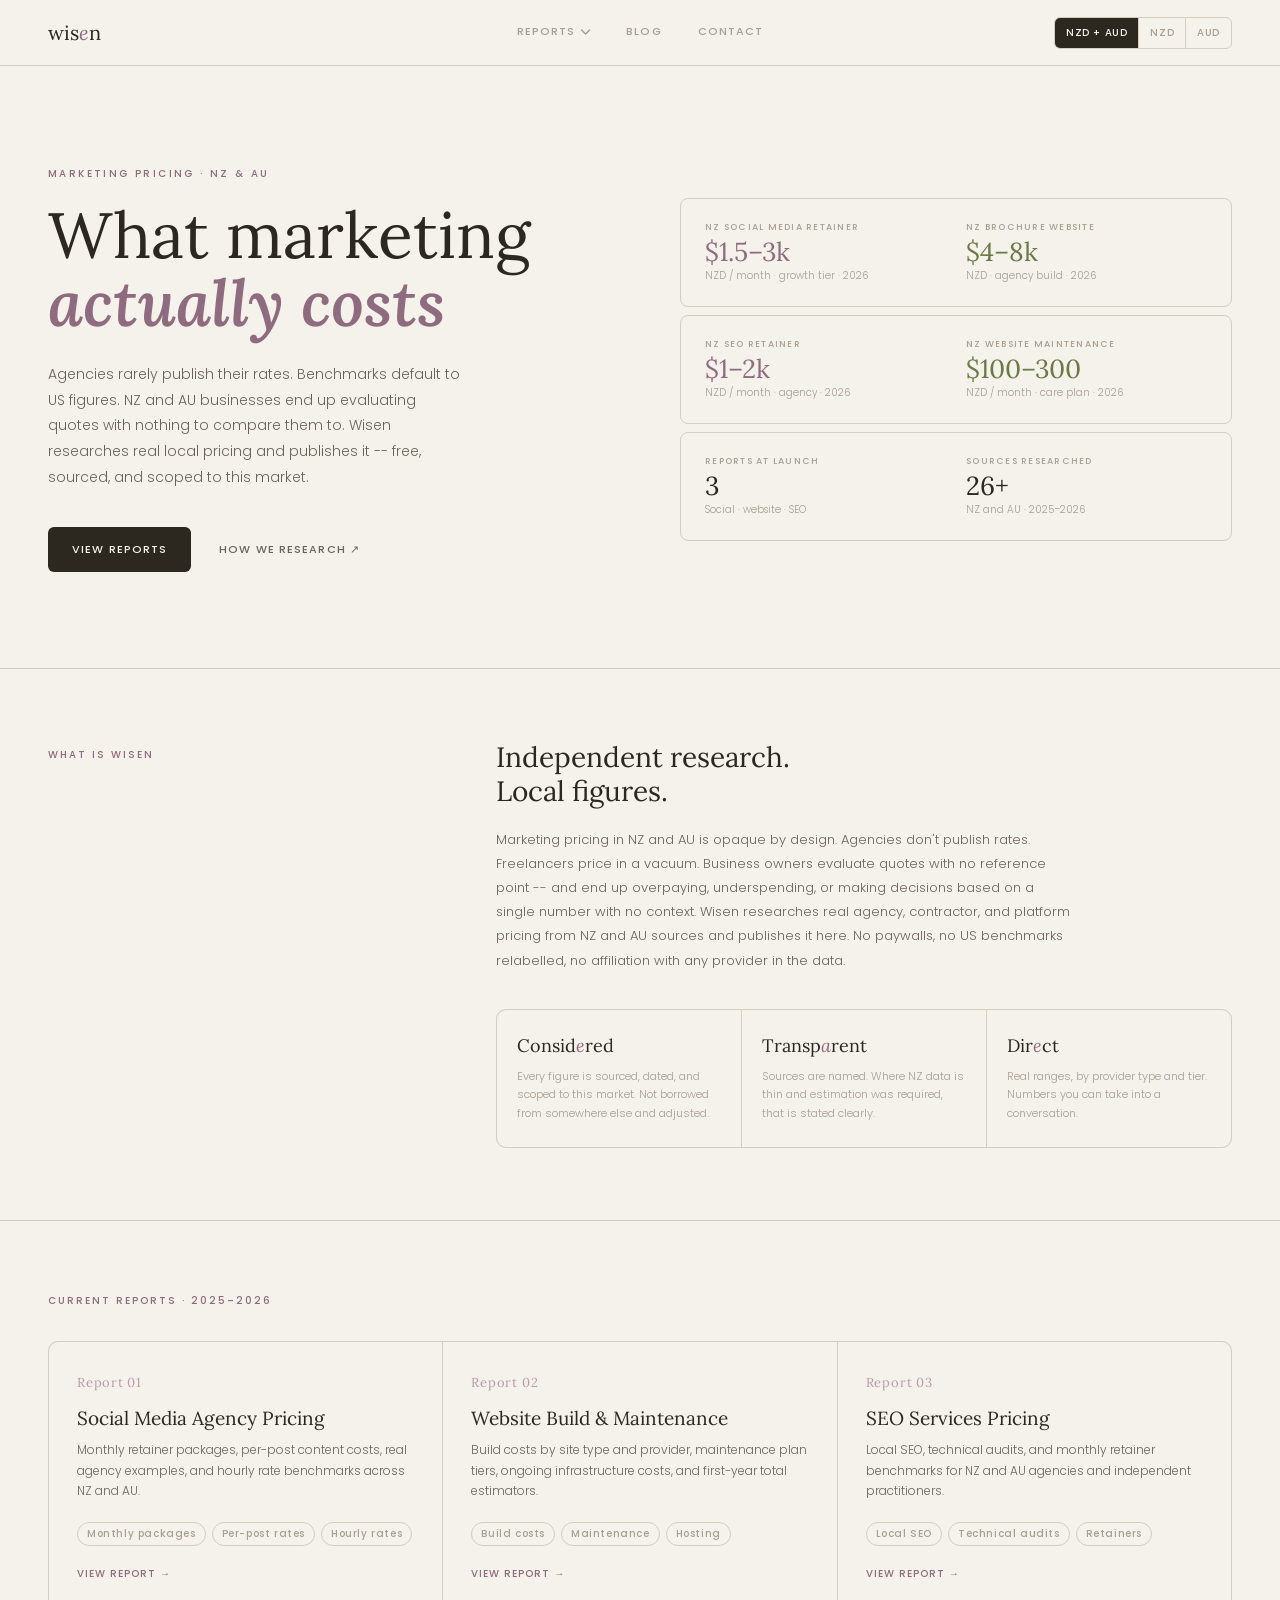
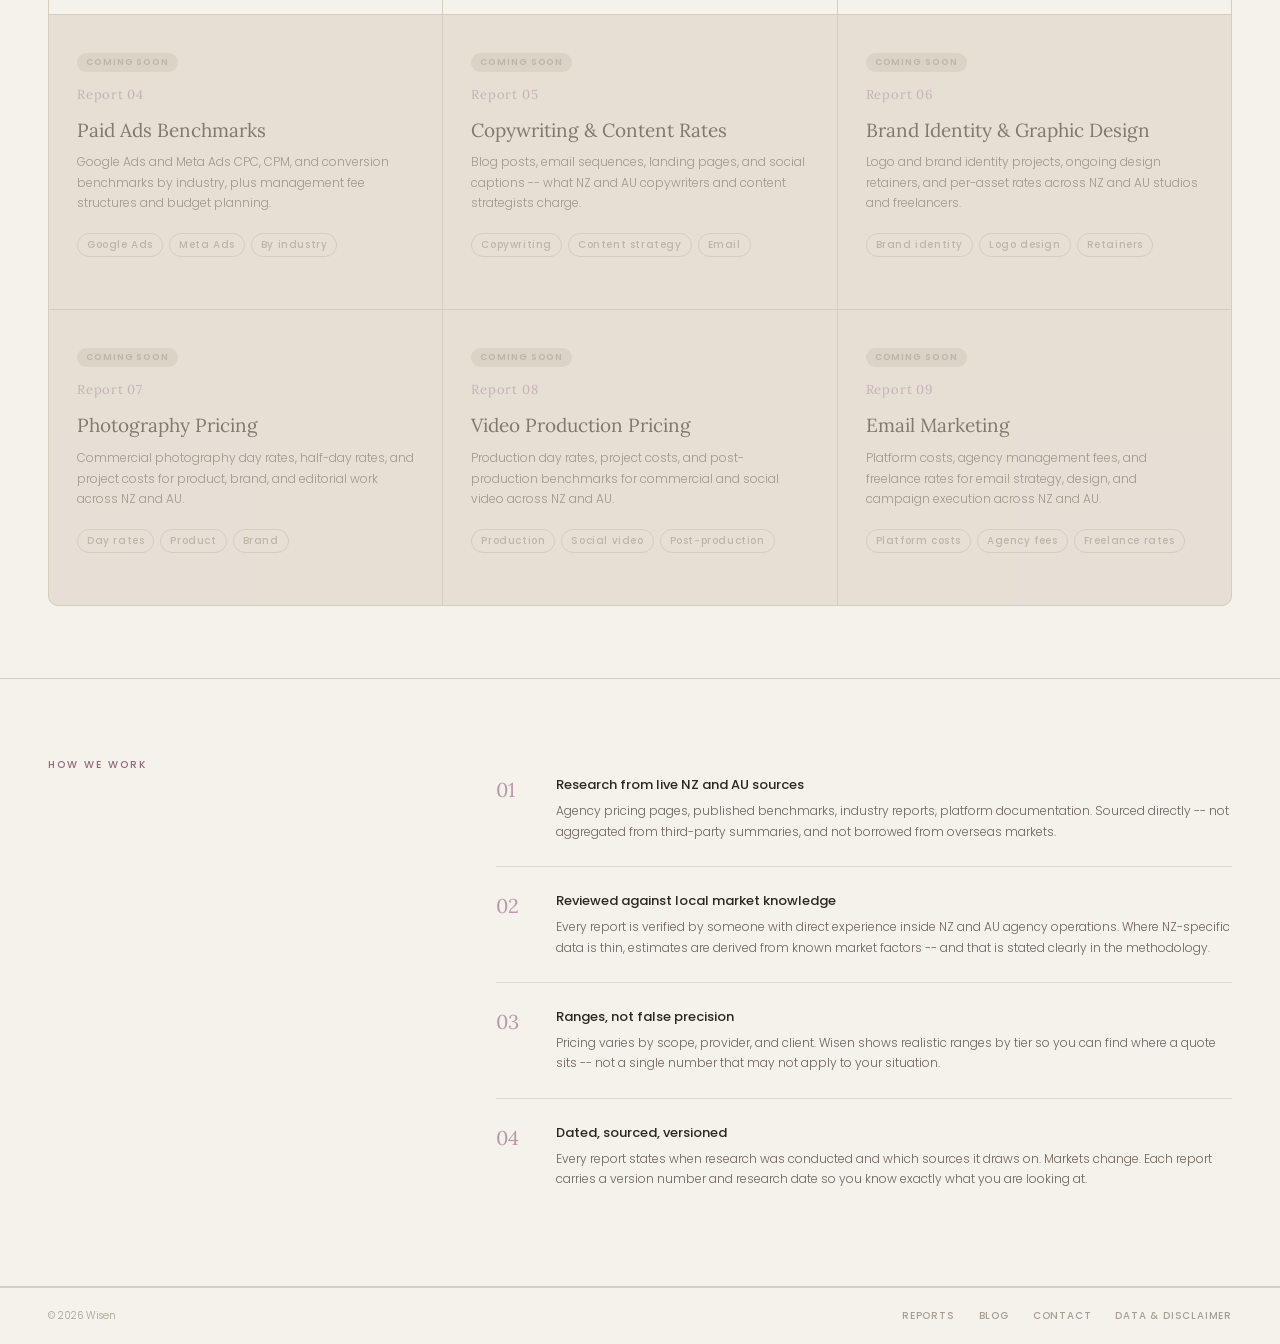
==== index.html @ d22797b3 "Update index.html Index update with launch list final and pop up" ====
<!DOCTYPE html>
<html lang="en">
<head>
  <meta charset="UTF-8">
  <meta name="viewport" content="width=device-width, initial-scale=1.0">
  <title>Wisen — Marketing Intelligence NZ &amp; AU</title>
  <link rel="preconnect" href="https://fonts.googleapis.com">
  <link href="https://fonts.googleapis.com/css2?family=Lora:ital,wght@0,400;0,600;1,400&family=Poppins:wght@300;400;500;600&display=swap" rel="stylesheet">
  <style>
    *, *::before, *::after { box-sizing: border-box; margin: 0; padding: 0; }
    :root {
      --parchment: #F5F1EB; --linen: #EDE8E0; --linen-dark: #E0D9CE;
      --ink: #2C2820; --ink-light: #6B6358; --ink-faint: #A89F93;
      --mauve: #8E6B7E; --mauve-l: #B89AAA; --mauve-pale: #EEE3E9;
      --olive: #6B7A45; --olive-l: #8A9A5B; --olive-pale: #E8EDD8;
      --rule: #D5CDBE;
    }
    body { background: var(--parchment); font-family: 'Poppins', sans-serif; color: var(--ink); min-height: 100vh; display: flex; flex-direction: column; }

    /* ══ NAV ══════════════════════════════════════════════════════ */
    .nav {
      padding: 0 48px;
      border-bottom: 1px solid var(--rule);
      display: flex;
      align-items: stretch;
      justify-content: space-between;
      background: var(--parchment);
      position: sticky;
      top: 0;
      z-index: 20;
    }
    .nav-wordmark {
      font-family: 'Lora', serif;
      font-weight: 400;
      font-size: 20px;
      color: var(--ink);
      text-decoration: none;
      display: flex;
      align-items: center;
      padding: 20px 0;
      flex-shrink: 0;
    }
    .nav-wordmark em { font-style: italic; color: var(--mauve); }

    .nav-links {
      display: flex;
      align-items: stretch;
      position: absolute;
      left: 50%;
      transform: translateX(-50%);
      height: 100%;
    }
    .nav-link {
      display: flex;
      align-items: center;
      padding: 0 18px;
      font-size: 11px;
      font-weight: 500;
      letter-spacing: 0.1em;
      text-transform: uppercase;
      color: var(--ink-faint);
      text-decoration: none;
      border-bottom: 2px solid transparent;
      transition: all 0.18s;
      white-space: nowrap;
    }
    .nav-link:hover { color: var(--ink); }
    .nav-link.active { color: var(--mauve); border-bottom-color: var(--mauve); }

    .nav-dropdown { position: relative; display: flex; align-items: stretch; }
    .nav-dropdown-trigger {
      display: flex;
      align-items: center;
      gap: 5px;
      padding: 0 18px;
      font-size: 11px;
      font-weight: 500;
      letter-spacing: 0.1em;
      text-transform: uppercase;
      color: var(--ink-faint);
      background: none;
      border: none;
      border-bottom: 2px solid transparent;
      cursor: pointer;
      font-family: 'Poppins', sans-serif;
      transition: all 0.18s;
    }
    .nav-dropdown-trigger svg { transition: transform 0.18s; }
    .nav-dropdown:hover .nav-dropdown-trigger { color: var(--ink); }
    .nav-dropdown:hover .nav-dropdown-trigger svg { transform: rotate(180deg); }
    .nav-dropdown-menu {
      position: absolute;
      top: calc(100% + 1px);
      left: 50%;
      transform: translateX(-50%) translateY(6px);
      background: var(--parchment);
      border: 1px solid var(--rule);
      border-radius: 8px;
      min-width: 240px;
      padding: 8px 0;
      opacity: 0;
      pointer-events: none;
      transition: all 0.18s;
      box-shadow: 0 8px 24px rgba(44,40,32,0.08);
      z-index: 30;
    }
    .nav-dropdown:hover .nav-dropdown-menu { opacity: 1; pointer-events: all; transform: translateX(-50%) translateY(0); }
    .nav-dropdown-item { display: flex; flex-direction: column; padding: 12px 18px; text-decoration: none; transition: background 0.14s; }
    .nav-dropdown-item:hover { background: var(--linen); }
    .nav-dropdown-item-num { font-size: 9px; letter-spacing: 0.12em; text-transform: uppercase; color: var(--mauve-l); font-weight: 500; margin-bottom: 3px; }
    .nav-dropdown-item-label { font-size: 12px; color: var(--ink); font-weight: 400; }
    .nav-dropdown-divider { height: 1px; background: var(--rule); margin: 6px 0; }

    .nav-right { display: flex; align-items: center; padding: 14px 0; gap: 0; }
    .currency-pills { display: flex; border: 1px solid var(--rule); border-radius: 6px; overflow: hidden; }
    .currency-pill { padding: 7px 11px; font-size: 10px; font-weight: 500; letter-spacing: 0.06em; cursor: pointer; border: none; background: transparent; color: var(--ink-faint); font-family: 'Poppins', sans-serif; transition: all 0.18s; }
    .currency-pill + .currency-pill { border-left: 1px solid var(--rule); }
    .currency-pill.active { background: var(--ink); color: var(--parchment); }
    .currency-pill:hover:not(.active) { background: var(--linen); color: var(--ink); }

    /* ══ HERO ═════════════════════════════════════════════════════ */
    .hero { padding: 100px 48px 96px; border-bottom: 1px solid var(--rule); display: grid; grid-template-columns: 1fr 1fr; gap: 80px; align-items: center; }
    .hero-eyebrow { font-size: 10px; letter-spacing: 0.24em; text-transform: uppercase; color: var(--mauve); font-weight: 500; margin-bottom: 20px; }
    .hero-title { font-family: 'Lora', serif; font-weight: 400; font-size: clamp(40px, 5vw, 64px); line-height: 1.06; margin-bottom: 24px; }
    .hero-title strong { font-style: italic; color: var(--mauve); font-weight: 600; }
    .hero-body { font-size: 14px; color: var(--ink-light); line-height: 1.85; font-weight: 300; max-width: 420px; margin-bottom: 36px; }
    .hero-cta { display: inline-flex; align-items: center; gap: 10px; background: var(--ink); color: var(--parchment); font-family: 'Poppins', sans-serif; font-size: 11px; font-weight: 500; letter-spacing: 0.1em; text-transform: uppercase; text-decoration: none; padding: 14px 24px; border-radius: 6px; transition: background 0.18s; }
    .hero-cta:hover { background: var(--mauve); }
    .hero-cta-secondary { display: inline-flex; align-items: center; gap: 10px; color: var(--ink-light); font-family: 'Poppins', sans-serif; font-size: 11px; font-weight: 500; letter-spacing: 0.1em; text-transform: uppercase; text-decoration: none; padding: 14px 0; margin-left: 24px; transition: color 0.18s; }
    .hero-cta-secondary:hover { color: var(--mauve); }
    .hero-right { display: flex; flex-direction: column; gap: 8px; }
    .hero-stat-row { background: var(--parchment); border: 1px solid var(--rule); border-radius: 8px; padding: 22px 24px; display: grid; grid-template-columns: 1fr 1fr; gap: 20px; transition: background 0.18s; }
    .hero-stat-row:hover { background: var(--linen); }
    .hero-stat-label { font-size: 9px; letter-spacing: 0.14em; text-transform: uppercase; color: var(--ink-faint); font-weight: 500; margin-bottom: 5px; }
    .hero-stat-value { font-family: 'Lora', serif; font-size: 26px; font-weight: 400; color: var(--ink); line-height: 1; }
    .hero-stat-value.m { color: var(--mauve); }
    .hero-stat-value.o { color: var(--olive); }
    .hero-stat-sub { font-size: 10px; color: var(--ink-faint); font-weight: 300; margin-top: 3px; }

    /* ══ ABOUT ════════════════════════════════════════════════════ */
    .about-strip { padding: 72px 48px; border-bottom: 1px solid var(--rule); display: grid; grid-template-columns: 1fr 2fr; gap: 80px; align-items: start; }
    .about-label { font-size: 10px; letter-spacing: 0.2em; text-transform: uppercase; color: var(--mauve); font-weight: 500; padding-top: 6px; }
    .about-title { font-family: 'Lora', serif; font-weight: 400; font-size: 28px; margin-bottom: 20px; line-height: 1.2; }
    .about-body { font-size: 13px; color: var(--ink-light); line-height: 1.85; font-weight: 300; max-width: 580px; }
    .about-pillars { display: grid; grid-template-columns: repeat(3,1fr); gap: 1px; background: var(--rule); border: 1px solid var(--rule); border-radius: 10px; overflow: hidden; margin-top: 36px; }
    .pillar { background: var(--parchment); padding: 24px 20px; }
    .pillar-word { font-family: 'Lora', serif; font-size: 18px; font-weight: 400; margin-bottom: 10px; }
    .pillar-word em { font-style: italic; color: var(--mauve); }
    .pillar-desc { font-size: 11px; color: var(--ink-faint); font-weight: 300; line-height: 1.7; }

    /* ══ REPORTS ══════════════════════════════════════════════════ */
    .reports-section { padding: 72px 48px; border-bottom: 1px solid var(--rule); }
    .section-header { display: flex; align-items: baseline; justify-content: space-between; margin-bottom: 32px; }
    .section-eyebrow { font-size: 10px; letter-spacing: 0.2em; text-transform: uppercase; color: var(--mauve); font-weight: 500; }
    .reports-grid { display: grid; grid-template-columns: repeat(3,1fr); gap: 1px; background: var(--rule); border: 1px solid var(--rule); border-radius: 10px; overflow: hidden; }
    .report-card { background: var(--parchment); padding: 32px 28px; text-decoration: none; display: block; transition: background 0.18s; }
    .report-card:hover { background: var(--linen); }
    .report-card-num { font-family: 'Lora', serif; font-size: 13px; font-weight: 400; color: var(--mauve-l); margin-bottom: 16px; letter-spacing: 0.06em; }
    .report-card-title { font-family: 'Lora', serif; font-size: 19px; font-weight: 400; margin-bottom: 10px; line-height: 1.25; color: var(--ink); }
    .report-card-body { font-size: 12px; color: var(--ink-light); font-weight: 300; line-height: 1.7; margin-bottom: 20px; }
    .report-card-tags { display: flex; flex-wrap: wrap; gap: 6px; margin-bottom: 20px; }
    .tag { font-size: 10px; font-weight: 500; letter-spacing: 0.06em; padding: 3px 9px; border-radius: 20px; border: 1px solid var(--rule); color: var(--ink-faint); }
    .report-card-cta { font-size: 10px; letter-spacing: 0.1em; text-transform: uppercase; color: var(--mauve); font-weight: 500; }
    .report-card.coming-soon { opacity: 0.5; cursor: default; pointer-events: none; }
    .coming-badge { display: inline-block; font-size: 9px; font-weight: 600; letter-spacing: 0.1em; text-transform: uppercase; padding: 3px 9px; border-radius: 20px; background: var(--linen-dark); color: var(--ink-faint); margin-bottom: 14px; }

    /* ══ HOW IT WORKS ═════════════════════════════════════════════ */
    .how-strip { padding: 72px 48px; border-bottom: 1px solid var(--rule); display: grid; grid-template-columns: 1fr 2fr; gap: 80px; align-items: start; }
    .how-steps { display: flex; flex-direction: column; }
    .how-step { display: grid; grid-template-columns: 40px 1fr; gap: 20px; padding: 24px 0; border-bottom: 1px solid var(--linen-dark); align-items: start; }
    .how-step:last-child { border-bottom: none; }
    .how-step-num { font-family: 'Lora', serif; font-size: 20px; font-weight: 400; color: var(--mauve-l); padding-top: 2px; }
    .how-step-title { font-size: 13px; font-weight: 500; margin-bottom: 6px; }
    .how-step-body { font-size: 12px; color: var(--ink-light); font-weight: 300; line-height: 1.7; }

    /* ══ FOOTER ═══════════════════════════════════════════════════ */
    .site-footer {
      margin-top: auto;
      border-top: 1px solid var(--rule);
      padding: 20px 48px;
      display: flex;
      align-items: center;
      justify-content: space-between;
      gap: 24px;
    }
    .footer-copy { font-size: 10px; color: var(--ink-faint); font-weight: 300; }
    .footer-nav { display: flex; gap: 24px; align-items: center; }
    .footer-nav-link { font-size: 10px; font-weight: 500; letter-spacing: 0.08em; text-transform: uppercase; color: var(--ink-faint); text-decoration: none; transition: color 0.18s; }
    .footer-nav-link:hover { color: var(--ink); }

    /* ══ RESPONSIVE ═══════════════════════════════════════════════ */
    @media (max-width: 900px) {
      .nav { padding: 0 24px; }
      .nav-links { position: static; transform: none; height: auto; }
      .hero { grid-template-columns: 1fr; padding: 64px 24px; gap: 48px; }
      .hero-right { display: none; }
      .about-strip, .how-strip { grid-template-columns: 1fr; gap: 32px; padding: 48px 24px; }
      .reports-section { padding: 48px 24px; }
      .reports-grid { grid-template-columns: 1fr; }
      .about-pillars { grid-template-columns: 1fr; }
      .site-footer { padding: 20px 24px; flex-wrap: wrap; gap: 14px; }
      .footer-nav { gap: 16px; flex-wrap: wrap; }
    }
  </style>
</head>
<body>

  <!-- ══ NAV ════════════════════════════════════════════════════ -->
  <nav class="nav">
    <a class="nav-wordmark" href="index.html">wis<em>e</em>n</a>

    <div class="nav-links">
      <div class="nav-dropdown">
        <button class="nav-dropdown-trigger">
          Reports
          <svg width="10" height="6" viewBox="0 0 10 6" fill="none">
            <path d="M1 1l4 4 4-4" stroke="currentColor" stroke-width="1.5" stroke-linecap="round" stroke-linejoin="round"/>
          </svg>
        </button>
        <div class="nav-dropdown-menu">
          <a class="nav-dropdown-item" href="pages/social-media.html">
            <span class="nav-dropdown-item-num">01</span>
            <span class="nav-dropdown-item-label">Social Media Pricing</span>
          </a>
          <a class="nav-dropdown-item" href="pages/website-costs.html">
            <span class="nav-dropdown-item-num">02</span>
            <span class="nav-dropdown-item-label">Website Build &amp; Maintenance</span>
          </a>
          <a class="nav-dropdown-item" href="pages/seo-services.html">
            <span class="nav-dropdown-item-num">03</span>
            <span class="nav-dropdown-item-label">SEO Services Pricing</span>
          </a>
          <div class="nav-dropdown-divider"></div>
          <a class="nav-dropdown-item" href="pages/disclaimer.html">
            <span class="nav-dropdown-item-num">&#x2197;</span>
            <span class="nav-dropdown-item-label">Data Sources &amp; Methodology</span>
          </a>
        </div>
      </div>
      <a class="nav-link" href="pages/blog.html">Blog</a>
      <a class="nav-link" href="pages/contact.html">Contact</a>
    </div>

    <div class="nav-right">
      <div class="currency-pills">
        <button class="currency-pill active" onclick="setCurrency('both',this)">NZD + AUD</button>
        <button class="currency-pill"        onclick="setCurrency('nzd',this)">NZD</button>
        <button class="currency-pill"        onclick="setCurrency('aud',this)">AUD</button>
      </div>
    </div>
  </nav>

  <!-- ══ HERO ═══════════════════════════════════════════════════ -->
  <section class="hero">
    <div>
      <div class="hero-eyebrow">Marketing pricing · NZ &amp; AU</div>
      <h1 class="hero-title">What marketing<br><strong>actually costs</strong></h1>
      <p class="hero-body">Agencies rarely publish their rates. Benchmarks default to US figures. NZ and AU businesses end up evaluating quotes with nothing to compare them to. Wisen researches real local pricing and publishes it -- free, sourced, and scoped to this market.</p>
      <div>
        <a class="hero-cta" href="#reports">View reports</a>
        <a class="hero-cta-secondary" href="pages/disclaimer.html">How we research &#x2197;</a>
      </div>
    </div>
    <div class="hero-right">
      <div class="hero-stat-row">
        <div class="hero-stat">
          <div class="hero-stat-label">NZ social media retainer</div>
          <div class="hero-stat-value m">$1.5–3k</div>
          <div class="hero-stat-sub">NZD / month · growth tier · 2026</div>
        </div>
        <div class="hero-stat">
          <div class="hero-stat-label">NZ brochure website</div>
          <div class="hero-stat-value o">$4–8k</div>
          <div class="hero-stat-sub">NZD · agency build · 2026</div>
        </div>
      </div>
      <div class="hero-stat-row">
        <div class="hero-stat">
          <div class="hero-stat-label">NZ SEO retainer</div>
          <div class="hero-stat-value m">$1–2k</div>
          <div class="hero-stat-sub">NZD / month · agency · 2026</div>
        </div>
        <div class="hero-stat">
          <div class="hero-stat-label">NZ website maintenance</div>
          <div class="hero-stat-value o">$100–300</div>
          <div class="hero-stat-sub">NZD / month · care plan · 2026</div>
        </div>
      </div>
      <div class="hero-stat-row">
        <div class="hero-stat">
          <div class="hero-stat-label">Reports at launch</div>
          <div class="hero-stat-value">3</div>
          <div class="hero-stat-sub">Social · website · SEO</div>
        </div>
        <div class="hero-stat">
          <div class="hero-stat-label">Sources researched</div>
          <div class="hero-stat-value">26+</div>
          <div class="hero-stat-sub">NZ and AU · 2025–2026</div>
        </div>
      </div>
    </div>
  </section>

  <!-- ══ WHAT IS WISEN ══════════════════════════════════════════ -->
  <section class="about-strip">
    <div class="about-label">What is Wisen</div>
    <div>
      <h2 class="about-title">Independent research.<br>Local figures.</h2>
      <p class="about-body">Marketing pricing in NZ and AU is opaque by design. Agencies don't publish rates. Freelancers price in a vacuum. Business owners evaluate quotes with no reference point -- and end up overpaying, underspending, or making decisions based on a single number with no context. Wisen researches real agency, contractor, and platform pricing from NZ and AU sources and publishes it here. No paywalls, no US benchmarks relabelled, no affiliation with any provider in the data.</p>
      <div class="about-pillars">
        <div class="pillar">
          <div class="pillar-word">Consid<em>e</em>red</div>
          <div class="pillar-desc">Every figure is sourced, dated, and scoped to this market. Not borrowed from somewhere else and adjusted.</div>
        </div>
        <div class="pillar">
          <div class="pillar-word">Transp<em>a</em>rent</div>
          <div class="pillar-desc">Sources are named. Where NZ data is thin and estimation was required, that is stated clearly.</div>
        </div>
        <div class="pillar">
          <div class="pillar-word">Dir<em>e</em>ct</div>
          <div class="pillar-desc">Real ranges, by provider type and tier. Numbers you can take into a conversation.</div>
        </div>
      </div>
    </div>
  </section>

  <!-- ══ REPORTS ════════════════════════════════════════════════ -->
  <section class="reports-section" id="reports">
    <div class="section-header">
      <div class="section-eyebrow">Current reports · 2025–2026</div>
    </div>
    <div class="reports-grid">

      <!-- Launch reports -->
      <a class="report-card" href="pages/social-media.html">
        <div class="report-card-num">Report 01</div>
        <div class="report-card-title">Social Media Agency Pricing</div>
        <div class="report-card-body">Monthly retainer packages, per-post content costs, real agency examples, and hourly rate benchmarks across NZ and AU.</div>
        <div class="report-card-tags">
          <span class="tag">Monthly packages</span>
          <span class="tag">Per-post rates</span>
          <span class="tag">Hourly rates</span>
        </div>
        <div class="report-card-cta">View report &#x2192;</div>
      </a>

      <a class="report-card" href="pages/website-costs.html">
        <div class="report-card-num">Report 02</div>
        <div class="report-card-title">Website Build &amp; Maintenance</div>
        <div class="report-card-body">Build costs by site type and provider, maintenance plan tiers, ongoing infrastructure costs, and first-year total estimators.</div>
        <div class="report-card-tags">
          <span class="tag">Build costs</span>
          <span class="tag">Maintenance</span>
          <span class="tag">Hosting</span>
        </div>
        <div class="report-card-cta">View report &#x2192;</div>
      </a>

      <a class="report-card" href="pages/seo-services.html">
        <div class="report-card-num">Report 03</div>
        <div class="report-card-title">SEO Services Pricing</div>
        <div class="report-card-body">Local SEO, technical audits, and monthly retainer benchmarks for NZ and AU agencies and independent practitioners.</div>
        <div class="report-card-tags">
          <span class="tag">Local SEO</span>
          <span class="tag">Technical audits</span>
          <span class="tag">Retainers</span>
        </div>
        <div class="report-card-cta">View report &#x2192;</div>
      </a>

      <!-- Post-launch pipeline -->
      <a class="report-card coming-soon" href="#">
        <div class="coming-badge">Coming soon</div>
        <div class="report-card-num">Report 04</div>
        <div class="report-card-title">Paid Ads Benchmarks</div>
        <div class="report-card-body">Google Ads and Meta Ads CPC, CPM, and conversion benchmarks by industry, plus management fee structures and budget planning.</div>
        <div class="report-card-tags">
          <span class="tag">Google Ads</span>
          <span class="tag">Meta Ads</span>
          <span class="tag">By industry</span>
        </div>
      </a>

      <a class="report-card coming-soon" href="#">
        <div class="coming-badge">Coming soon</div>
        <div class="report-card-num">Report 05</div>
        <div class="report-card-title">Copywriting &amp; Content Rates</div>
        <div class="report-card-body">Blog posts, email sequences, landing pages, and social captions -- what NZ and AU copywriters and content strategists charge.</div>
        <div class="report-card-tags">
          <span class="tag">Copywriting</span>
          <span class="tag">Content strategy</span>
          <span class="tag">Email</span>
        </div>
      </a>

      <a class="report-card coming-soon" href="#">
        <div class="coming-badge">Coming soon</div>
        <div class="report-card-num">Report 06</div>
        <div class="report-card-title">Brand Identity &amp; Graphic Design</div>
        <div class="report-card-body">Logo and brand identity projects, ongoing design retainers, and per-asset rates across NZ and AU studios and freelancers.</div>
        <div class="report-card-tags">
          <span class="tag">Brand identity</span>
          <span class="tag">Logo design</span>
          <span class="tag">Retainers</span>
        </div>
      </a>

      <a class="report-card coming-soon" href="#">
        <div class="coming-badge">Coming soon</div>
        <div class="report-card-num">Report 07</div>
        <div class="report-card-title">Photography Pricing</div>
        <div class="report-card-body">Commercial photography day rates, half-day rates, and project costs for product, brand, and editorial work across NZ and AU.</div>
        <div class="report-card-tags">
          <span class="tag">Day rates</span>
          <span class="tag">Product</span>
          <span class="tag">Brand</span>
        </div>
      </a>

      <a class="report-card coming-soon" href="#">
        <div class="coming-badge">Coming soon</div>
        <div class="report-card-num">Report 08</div>
        <div class="report-card-title">Video Production Pricing</div>
        <div class="report-card-body">Production day rates, project costs, and post-production benchmarks for commercial and social video across NZ and AU.</div>
        <div class="report-card-tags">
          <span class="tag">Production</span>
          <span class="tag">Social video</span>
          <span class="tag">Post-production</span>
        </div>
      </a>

      <a class="report-card coming-soon" href="#">
        <div class="coming-badge">Coming soon</div>
        <div class="report-card-num">Report 09</div>
        <div class="report-card-title">Email Marketing</div>
        <div class="report-card-body">Platform costs, agency management fees, and freelance rates for email strategy, design, and campaign execution across NZ and AU.</div>
        <div class="report-card-tags">
          <span class="tag">Platform costs</span>
          <span class="tag">Agency fees</span>
          <span class="tag">Freelance rates</span>
        </div>
      </a>

    </div>
  </section>

  <!-- ══ HOW IT WORKS ══════════════════════════════════════════ -->
  <section class="how-strip">
    <div class="about-label">How we work</div>
    <div class="how-steps">
      <div class="how-step">
        <div class="how-step-num">01</div>
        <div>
          <div class="how-step-title">Research from live NZ and AU sources</div>
          <div class="how-step-body">Agency pricing pages, published benchmarks, industry reports, platform documentation. Sourced directly -- not aggregated from third-party summaries, and not borrowed from overseas markets.</div>
        </div>
      </div>
      <div class="how-step">
        <div class="how-step-num">02</div>
        <div>
          <div class="how-step-title">Reviewed against local market knowledge</div>
          <div class="how-step-body">Every report is verified by someone with direct experience inside NZ and AU agency operations. Where NZ-specific data is thin, estimates are derived from known market factors -- and that is stated clearly in the methodology.</div>
        </div>
      </div>
      <div class="how-step">
        <div class="how-step-num">03</div>
        <div>
          <div class="how-step-title">Ranges, not false precision</div>
          <div class="how-step-body">Pricing varies by scope, provider, and client. Wisen shows realistic ranges by tier so you can find where a quote sits -- not a single number that may not apply to your situation.</div>
        </div>
      </div>
      <div class="how-step">
        <div class="how-step-num">04</div>
        <div>
          <div class="how-step-title">Dated, sourced, versioned</div>
          <div class="how-step-body">Every report states when research was conducted and which sources it draws on. Markets change. Each report carries a version number and research date so you know exactly what you are looking at.</div>
        </div>
      </div>
    </div>
  </section>

  <!-- ══ FOOTER ════════════════════════════════════════════════ -->
  <footer class="site-footer">
    <div class="footer-copy">&copy; 2026 Wisen</div>
    <nav class="footer-nav">
      <a class="footer-nav-link" href="#reports">Reports</a>
      <a class="footer-nav-link" href="pages/blog.html">Blog</a>
      <a class="footer-nav-link" href="pages/contact.html">Contact</a>
      <a class="footer-nav-link" href="pages/disclaimer.html">Data &amp; Disclaimer</a>
    </nav>
  </footer>

  <!-- ══ EMAIL CAPTURE MODAL ════════════════════════════════════ -->
  <div id="wisen-modal-overlay" role="dialog" aria-modal="true" aria-labelledby="modal-heading" style="
    display: none;
    position: fixed;
    inset: 0;
    z-index: 100;
    background: rgba(44,40,32,0.68);
    align-items: center;
    justify-content: center;
    padding: 24px;
  ">
    <div style="
      background: var(--parchment);
      max-width: 460px;
      width: 100%;
      padding: 2.5rem 2.75rem 2.25rem;
      position: relative;
    ">
      <button
        onclick="wisenModalClose()"
        aria-label="Close"
        style="
          position: absolute;
          top: 18px;
          right: 18px;
          background: none;
          border: none;
          cursor: pointer;
          color: var(--ink-faint);
          font-size: 20px;
          line-height: 1;
          padding: 0;
          font-family: 'Poppins', sans-serif;
          transition: color 0.15s;
        "
        onmouseover="this.style.color='var(--ink)'"
        onmouseout="this.style.color='var(--ink-faint)'"
      >&#x2715;</button>

      <div id="wisen-modal-form">
        <div style="
          font-size: 8px;
          font-weight: 500;
          letter-spacing: 0.14em;
          text-transform: uppercase;
          color: var(--mauve);
          margin-bottom: 1.25rem;
          display: flex;
          align-items: center;
          gap: 10px;
        ">
          Reports &middot; Coming 14 September 2026
          <span style="flex:1;height:1px;background:var(--rule);display:block;"></span>
        </div>

        <div style="
          font-family: 'Lora', serif;
          font-weight: 400;
          font-size: 11px;
          letter-spacing: 0.22em;
          text-transform: uppercase;
          color: var(--ink);
          margin-bottom: 1.5rem;
          display: block;
        ">Wis<em style="font-style:italic;color:var(--mauve)">e</em>n</div>

        <h2 id="modal-heading" style="
          font-family: 'Lora', serif;
          font-weight: 400;
          font-size: 22px;
          line-height: 1.35;
          color: var(--ink);
          margin-bottom: 0.85rem;
        ">These reports aren't live yet.</h2>

        <p style="
          font-family: 'Poppins', sans-serif;
          font-weight: 300;
          font-size: 13px;
          line-height: 1.75;
          color: var(--ink-light);
          margin-bottom: 1.75rem;
        ">Wisen launches 14 September 2026. Leave your email and you will be the first to know when the reports land.</p>

        <hr style="height:1px;background:var(--rule);border:none;margin-bottom:1.5rem;">

        <div style="display:flex;flex-direction:column;gap:10px;margin-bottom:1rem;">
          <input
            type="text"
            id="wisen-name"
            placeholder="First name"
            autocomplete="given-name"
            aria-label="First name"
            style="
              font-family: 'Poppins', sans-serif;
              font-weight: 300;
              font-size: 13px;
              color: var(--ink);
              background: var(--linen);
              border: 1px solid var(--rule);
              padding: 11px 14px;
              outline: none;
              border-radius: 0;
              width: 100%;
              box-sizing: border-box;
              transition: border-color 0.15s;
            "
            onfocus="this.style.borderColor='var(--mauve)';this.style.background='var(--parchment)'"
            onblur="this.style.borderColor='var(--rule)';this.style.background='var(--linen)'"
          >
          <input
            type="email"
            id="wisen-email"
            placeholder="Email address"
            autocomplete="email"
            aria-label="Email address"
            style="
              font-family: 'Poppins', sans-serif;
              font-weight: 300;
              font-size: 13px;
              color: var(--ink);
              background: var(--linen);
              border: 1px solid var(--rule);
              padding: 11px 14px;
              outline: none;
              border-radius: 0;
              width: 100%;
              box-sizing: border-box;
              transition: border-color 0.15s;
            "
            onfocus="this.style.borderColor='var(--mauve)';this.style.background='var(--parchment)'"
            onblur="this.style.borderColor='var(--rule)';this.style.background='var(--linen)'"
          >
        </div>

        <button
          onclick="wisenModalSubmit()"
          style="
            font-family: 'Poppins', sans-serif;
            font-weight: 500;
            font-size: 11px;
            letter-spacing: 0.1em;
            text-transform: uppercase;
            color: var(--parchment);
            background: var(--ink);
            border: none;
            padding: 13px 20px;
            cursor: pointer;
            width: 100%;
            transition: background 0.15s;
            border-radius: 0;
          "
          onmouseover="this.style.background='var(--mauve)'"
          onmouseout="this.style.background='var(--ink)'"
        >Notify me when reports are live</button>

        <p style="
          font-family: 'Poppins', sans-serif;
          font-weight: 300;
          font-size: 10px;
          color: var(--ink-faint);
          line-height: 1.6;
          margin-top: 1rem;
          text-align: center;
        ">No newsletters. No sales emails. One notification when Wisen launches, and updates when new reports are published.</p>
      </div>

      <div id="wisen-modal-success" style="display:none;text-align:center;padding:1rem 0;">
        <p style="
          font-size: 13px;
          font-family: 'Poppins', sans-serif;
          font-weight: 300;
          color: var(--olive);
          letter-spacing: 0.05em;
          margin-bottom: 0.75rem;
        ">-- Confirmed --</p>
        <h2 style="
          font-family: 'Lora', serif;
          font-weight: 400;
          font-size: 20px;
          color: var(--ink);
          margin-bottom: 0.75rem;
        ">You are on the list.</h2>
        <p style="
          font-family: 'Poppins', sans-serif;
          font-weight: 300;
          font-size: 12px;
          color: var(--ink-light);
          line-height: 1.75;
          margin: 0;
        ">Wisen launches 14 September 2026. When the reports go live, you will hear about it before anyone else.</p>
      </div>
    </div>
  </div>

  <script>
    function setCurrency(val, btn) {
      document.querySelectorAll('.currency-pill').forEach(p => p.classList.remove('active'));
      btn.classList.add('active');
    }

    var overlay = document.getElementById('wisen-modal-overlay');

    function wisenModalOpen() {
      overlay.style.display = 'flex';
      document.body.style.overflow = 'hidden';
      setTimeout(function() {
        var n = document.getElementById('wisen-name');
        if (n) n.focus();
      }, 60);
    }

    function wisenModalClose() {
      overlay.style.display = 'none';
      document.body.style.overflow = '';
    }

    function wisenModalSubmit() {
      var email = document.getElementById('wisen-email').value.trim();
      if (!email || !email.includes('@')) {
        var el = document.getElementById('wisen-email');
        el.style.borderColor = 'var(--mauve)';
        el.focus();
        return;
      }
      /* Placeholder -- wire to GHL or Mailchimp here */
      document.getElementById('wisen-modal-form').style.display = 'none';
      document.getElementById('wisen-modal-success').style.display = 'block';
    }

    overlay.addEventListener('click', function(e) {
      if (e.target === overlay) wisenModalClose();
    });

    document.addEventListener('keydown', function(e) {
      if (e.key === 'Escape' && overlay.style.display === 'flex') wisenModalClose();
    });

    document.addEventListener('DOMContentLoaded', function() {
      var reportLinks = [
        'pages/social-media.html',
        'pages/website-costs.html',
        'pages/seo-services.html'
      ];

      document.querySelectorAll('a.report-card').forEach(function(card) {
        var href = card.getAttribute('href');
        if (href && reportLinks.some(function(r) { return href.indexOf(r) !== -1; })) {
          card.addEventListener('click', function(e) {
            e.preventDefault();
            document.getElementById('wisen-modal-form').style.display = 'block';
            document.getElementById('wisen-modal-success').style.display = 'none';
            wisenModalOpen();
          });
        }
      });

      document.querySelectorAll('.nav-dropdown-item').forEach(function(item) {
        var href = item.getAttribute('href');
        if (href && reportLinks.some(function(r) { return href.indexOf(r) !== -1; })) {
          item.addEventListener('click', function(e) {
            e.preventDefault();
            document.getElementById('wisen-modal-form').style.display = 'block';
            document.getElementById('wisen-modal-success').style.display = 'none';
            wisenModalOpen();
          });
        }
      });
    });
  </script>
</body>
</html>
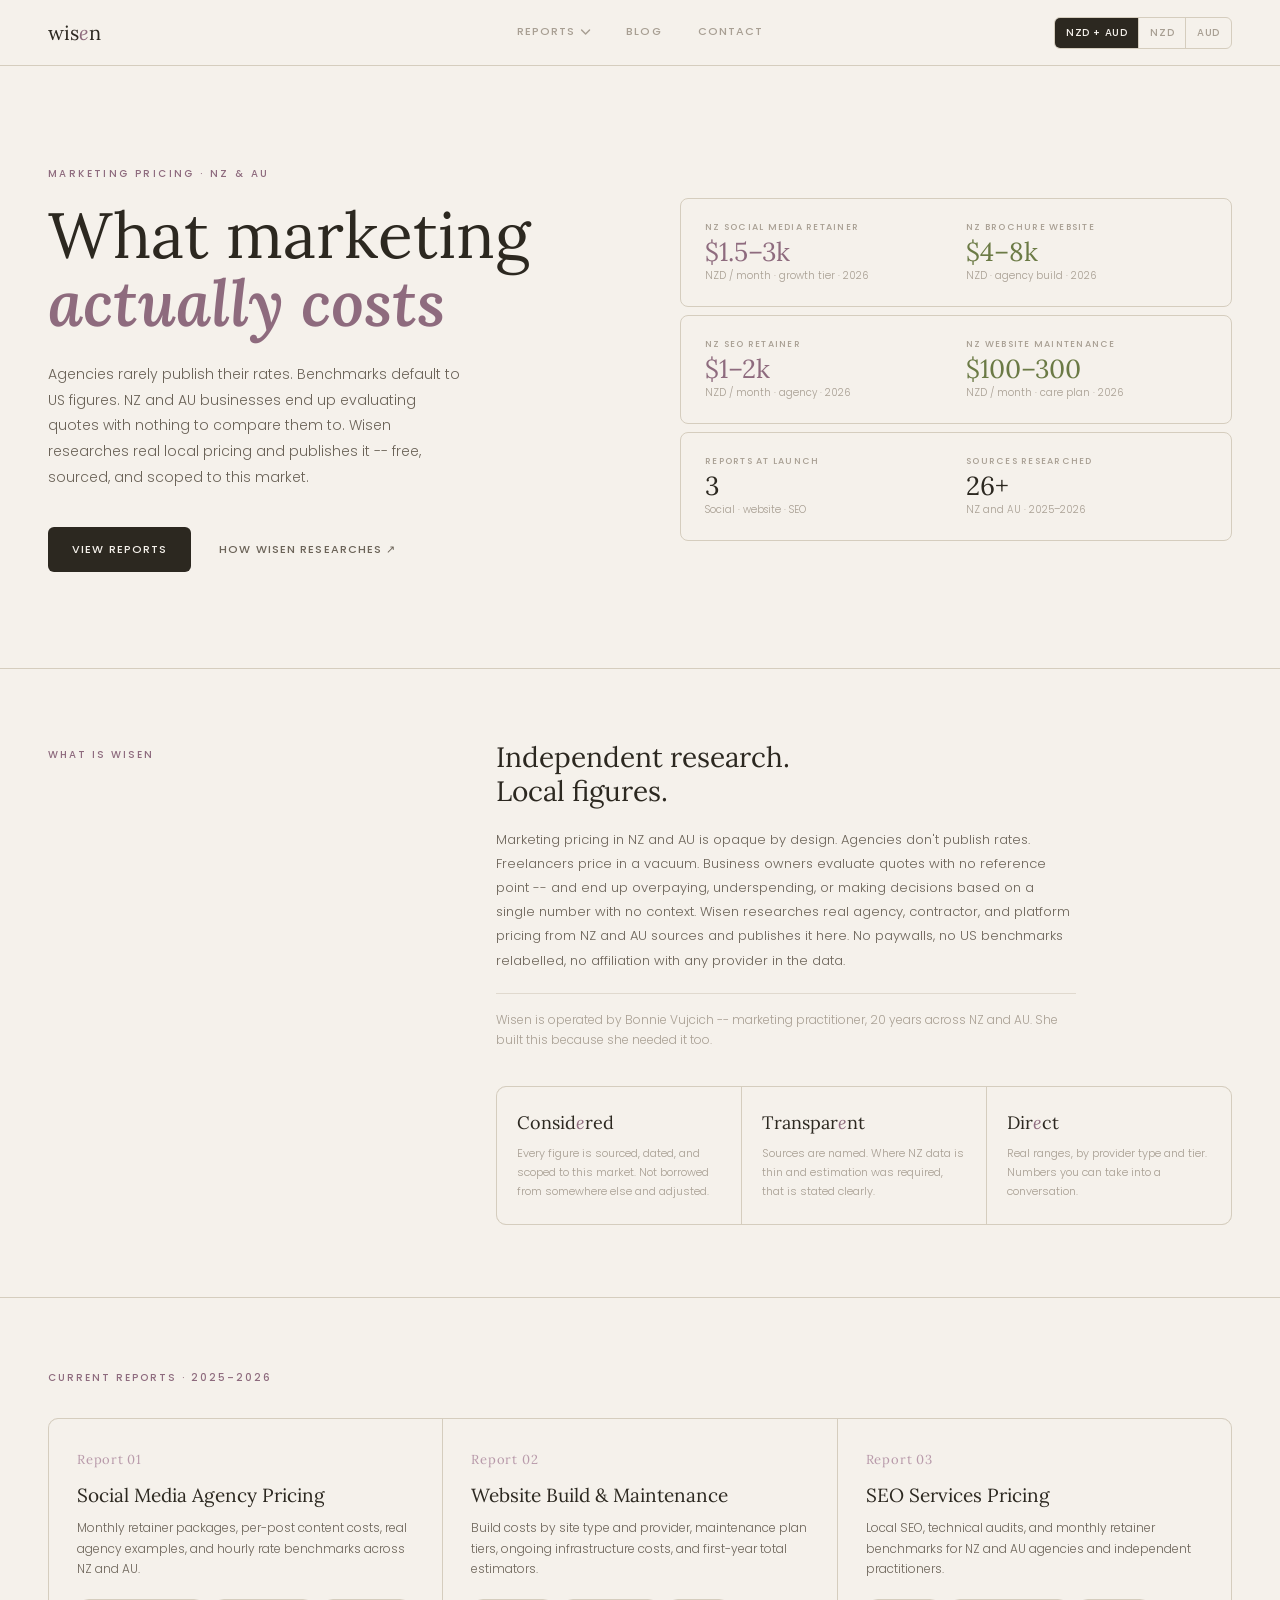
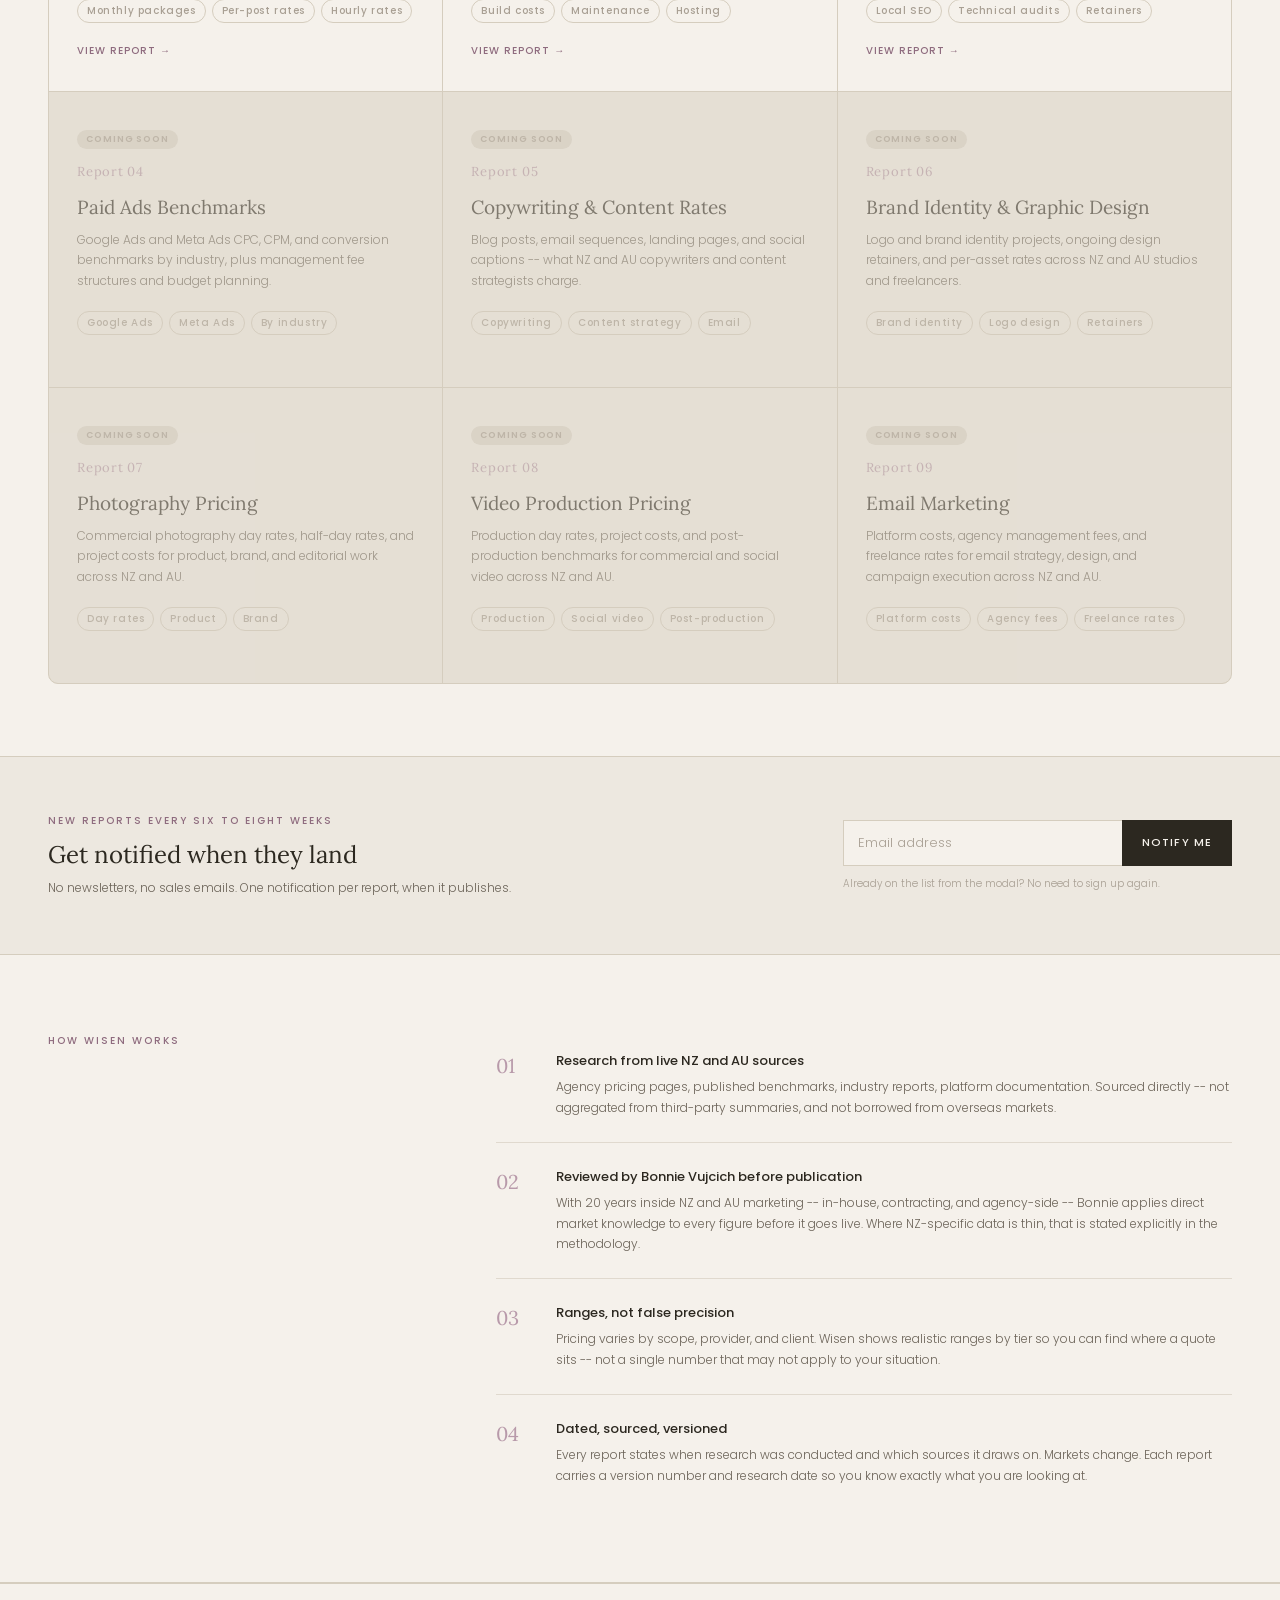
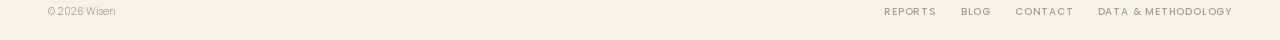
==== commit 6724fe00: "Update index.html red team review 1" ====
--- a/index.html
+++ b/index.html
@@ -18,100 +18,26 @@
     body { background: var(--parchment); font-family: 'Poppins', sans-serif; color: var(--ink); min-height: 100vh; display: flex; flex-direction: column; }
 
     /* ══ NAV ══════════════════════════════════════════════════════ */
-    .nav {
-      padding: 0 48px;
-      border-bottom: 1px solid var(--rule);
-      display: flex;
-      align-items: stretch;
-      justify-content: space-between;
-      background: var(--parchment);
-      position: sticky;
-      top: 0;
-      z-index: 20;
-    }
-    .nav-wordmark {
-      font-family: 'Lora', serif;
-      font-weight: 400;
-      font-size: 20px;
-      color: var(--ink);
-      text-decoration: none;
-      display: flex;
-      align-items: center;
-      padding: 20px 0;
-      flex-shrink: 0;
-    }
+    .nav { padding: 0 48px; border-bottom: 1px solid var(--rule); display: flex; align-items: stretch; justify-content: space-between; background: var(--parchment); position: sticky; top: 0; z-index: 20; }
+    .nav-wordmark { font-family: 'Lora', serif; font-weight: 400; font-size: 20px; color: var(--ink); text-decoration: none; display: flex; align-items: center; padding: 20px 0; flex-shrink: 0; }
     .nav-wordmark em { font-style: italic; color: var(--mauve); }
-
-    .nav-links {
-      display: flex;
-      align-items: stretch;
-      position: absolute;
-      left: 50%;
-      transform: translateX(-50%);
-      height: 100%;
-    }
-    .nav-link {
-      display: flex;
-      align-items: center;
-      padding: 0 18px;
-      font-size: 11px;
-      font-weight: 500;
-      letter-spacing: 0.1em;
-      text-transform: uppercase;
-      color: var(--ink-faint);
-      text-decoration: none;
-      border-bottom: 2px solid transparent;
-      transition: all 0.18s;
-      white-space: nowrap;
-    }
+    .nav-links { display: flex; align-items: stretch; position: absolute; left: 50%; transform: translateX(-50%); height: 100%; }
+    .nav-link { display: flex; align-items: center; padding: 0 18px; font-size: 11px; font-weight: 500; letter-spacing: 0.1em; text-transform: uppercase; color: var(--ink-faint); text-decoration: none; border-bottom: 2px solid transparent; transition: all 0.18s; white-space: nowrap; }
     .nav-link:hover { color: var(--ink); }
     .nav-link.active { color: var(--mauve); border-bottom-color: var(--mauve); }
-
     .nav-dropdown { position: relative; display: flex; align-items: stretch; }
-    .nav-dropdown-trigger {
-      display: flex;
-      align-items: center;
-      gap: 5px;
-      padding: 0 18px;
-      font-size: 11px;
-      font-weight: 500;
-      letter-spacing: 0.1em;
-      text-transform: uppercase;
-      color: var(--ink-faint);
-      background: none;
-      border: none;
-      border-bottom: 2px solid transparent;
-      cursor: pointer;
-      font-family: 'Poppins', sans-serif;
-      transition: all 0.18s;
-    }
+    .nav-dropdown-trigger { display: flex; align-items: center; gap: 5px; padding: 0 18px; font-size: 11px; font-weight: 500; letter-spacing: 0.1em; text-transform: uppercase; color: var(--ink-faint); background: none; border: none; border-bottom: 2px solid transparent; cursor: pointer; font-family: 'Poppins', sans-serif; transition: all 0.18s; }
     .nav-dropdown-trigger svg { transition: transform 0.18s; }
     .nav-dropdown:hover .nav-dropdown-trigger { color: var(--ink); }
     .nav-dropdown:hover .nav-dropdown-trigger svg { transform: rotate(180deg); }
-    .nav-dropdown-menu {
-      position: absolute;
-      top: calc(100% + 1px);
-      left: 50%;
-      transform: translateX(-50%) translateY(6px);
-      background: var(--parchment);
-      border: 1px solid var(--rule);
-      border-radius: 8px;
-      min-width: 240px;
-      padding: 8px 0;
-      opacity: 0;
-      pointer-events: none;
-      transition: all 0.18s;
-      box-shadow: 0 8px 24px rgba(44,40,32,0.08);
-      z-index: 30;
-    }
+    .nav-dropdown-menu { position: absolute; top: calc(100% + 1px); left: 50%; transform: translateX(-50%) translateY(6px); background: var(--parchment); border: 1px solid var(--rule); border-radius: 8px; min-width: 240px; padding: 8px 0; opacity: 0; pointer-events: none; transition: all 0.18s; box-shadow: 0 8px 24px rgba(44,40,32,0.08); z-index: 30; }
     .nav-dropdown:hover .nav-dropdown-menu { opacity: 1; pointer-events: all; transform: translateX(-50%) translateY(0); }
     .nav-dropdown-item { display: flex; flex-direction: column; padding: 12px 18px; text-decoration: none; transition: background 0.14s; }
     .nav-dropdown-item:hover { background: var(--linen); }
     .nav-dropdown-item-num { font-size: 9px; letter-spacing: 0.12em; text-transform: uppercase; color: var(--mauve-l); font-weight: 500; margin-bottom: 3px; }
     .nav-dropdown-item-label { font-size: 12px; color: var(--ink); font-weight: 400; }
     .nav-dropdown-divider { height: 1px; background: var(--rule); margin: 6px 0; }
-
-    .nav-right { display: flex; align-items: center; padding: 14px 0; gap: 0; }
+    .nav-right { display: flex; align-items: center; padding: 14px 0; }
     .currency-pills { display: flex; border: 1px solid var(--rule); border-radius: 6px; overflow: hidden; }
     .currency-pill { padding: 7px 11px; font-size: 10px; font-weight: 500; letter-spacing: 0.06em; cursor: pointer; border: none; background: transparent; color: var(--ink-faint); font-family: 'Poppins', sans-serif; transition: all 0.18s; }
     .currency-pill + .currency-pill { border-left: 1px solid var(--rule); }
@@ -142,6 +68,7 @@
     .about-label { font-size: 10px; letter-spacing: 0.2em; text-transform: uppercase; color: var(--mauve); font-weight: 500; padding-top: 6px; }
     .about-title { font-family: 'Lora', serif; font-weight: 400; font-size: 28px; margin-bottom: 20px; line-height: 1.2; }
     .about-body { font-size: 13px; color: var(--ink-light); line-height: 1.85; font-weight: 300; max-width: 580px; }
+    .about-byline { font-size: 12px; color: var(--ink-faint); font-weight: 300; line-height: 1.7; margin-top: 20px; border-top: 1px solid var(--linen-dark); padding-top: 16px; max-width: 580px; }
     .about-pillars { display: grid; grid-template-columns: repeat(3,1fr); gap: 1px; background: var(--rule); border: 1px solid var(--rule); border-radius: 10px; overflow: hidden; margin-top: 36px; }
     .pillar { background: var(--parchment); padding: 24px 20px; }
     .pillar-word { font-family: 'Lora', serif; font-size: 18px; font-weight: 400; margin-bottom: 10px; }
@@ -164,6 +91,21 @@
     .report-card.coming-soon { opacity: 0.5; cursor: default; pointer-events: none; }
     .coming-badge { display: inline-block; font-size: 9px; font-weight: 600; letter-spacing: 0.1em; text-transform: uppercase; padding: 3px 9px; border-radius: 20px; background: var(--linen-dark); color: var(--ink-faint); margin-bottom: 14px; }
 
+    /* ══ NOTIFY STRIP ════════════════════════════════════════════ */
+    .notify-strip { padding: 56px 48px; border-bottom: 1px solid var(--rule); background: var(--linen); display: grid; grid-template-columns: 1fr auto; gap: 80px; align-items: center; }
+    .notify-eyebrow { font-size: 10px; letter-spacing: 0.2em; text-transform: uppercase; color: var(--mauve); font-weight: 500; margin-bottom: 12px; }
+    .notify-title { font-family: 'Lora', serif; font-weight: 400; font-size: 24px; margin-bottom: 8px; line-height: 1.2; }
+    .notify-sub { font-size: 12px; color: var(--ink-light); font-weight: 300; line-height: 1.7; }
+    .notify-right { min-width: 320px; }
+    .notify-row { display: flex; }
+    .notify-input { flex: 1; background: var(--parchment); border: 1px solid var(--rule); border-right: none; padding: 12px 14px; font-family: 'Poppins', sans-serif; font-size: 13px; font-weight: 300; color: var(--ink); outline: none; transition: border-color 0.15s; }
+    .notify-input:focus { border-color: var(--mauve); }
+    .notify-input::placeholder { color: var(--ink-faint); }
+    .notify-btn { background: var(--ink); color: var(--parchment); font-family: 'Poppins', sans-serif; font-size: 11px; font-weight: 500; letter-spacing: 0.1em; text-transform: uppercase; border: none; padding: 12px 20px; cursor: pointer; transition: background 0.15s; white-space: nowrap; }
+    .notify-btn:hover { background: var(--mauve); }
+    .notify-note { font-size: 10px; color: var(--ink-faint); font-weight: 300; margin-top: 10px; }
+    .notify-success { display: none; font-size: 13px; color: var(--olive); font-weight: 300; padding: 12px 0; }
+
     /* ══ HOW IT WORKS ═════════════════════════════════════════════ */
     .how-strip { padding: 72px 48px; border-bottom: 1px solid var(--rule); display: grid; grid-template-columns: 1fr 2fr; gap: 80px; align-items: start; }
     .how-steps { display: flex; flex-direction: column; }
@@ -174,15 +116,7 @@
     .how-step-body { font-size: 12px; color: var(--ink-light); font-weight: 300; line-height: 1.7; }
 
     /* ══ FOOTER ═══════════════════════════════════════════════════ */
-    .site-footer {
-      margin-top: auto;
-      border-top: 1px solid var(--rule);
-      padding: 20px 48px;
-      display: flex;
-      align-items: center;
-      justify-content: space-between;
-      gap: 24px;
-    }
+    .site-footer { margin-top: auto; border-top: 1px solid var(--rule); padding: 20px 48px; display: flex; align-items: center; justify-content: space-between; gap: 24px; }
     .footer-copy { font-size: 10px; color: var(--ink-faint); font-weight: 300; }
     .footer-nav { display: flex; gap: 24px; align-items: center; }
     .footer-nav-link { font-size: 10px; font-weight: 500; letter-spacing: 0.08em; text-transform: uppercase; color: var(--ink-faint); text-decoration: none; transition: color 0.18s; }
@@ -198,6 +132,8 @@
       .reports-section { padding: 48px 24px; }
       .reports-grid { grid-template-columns: 1fr; }
       .about-pillars { grid-template-columns: 1fr; }
+      .notify-strip { grid-template-columns: 1fr; gap: 32px; padding: 48px 24px; }
+      .notify-right { min-width: 0; width: 100%; }
       .site-footer { padding: 20px 24px; flex-wrap: wrap; gap: 14px; }
       .footer-nav { gap: 16px; flex-wrap: wrap; }
     }
@@ -230,8 +166,12 @@
             <span class="nav-dropdown-item-num">03</span>
             <span class="nav-dropdown-item-label">SEO Services Pricing</span>
           </a>
+          <a class="nav-dropdown-item" href="pages/paid-ads.html">
+            <span class="nav-dropdown-item-num">04</span>
+            <span class="nav-dropdown-item-label">Paid Ads Benchmarks</span>
+          </a>
           <div class="nav-dropdown-divider"></div>
-          <a class="nav-dropdown-item" href="pages/disclaimer.html">
+          <a class="nav-dropdown-item" href="pages/methodology.html">
             <span class="nav-dropdown-item-num">&#x2197;</span>
             <span class="nav-dropdown-item-label">Data Sources &amp; Methodology</span>
           </a>
@@ -253,67 +193,68 @@
   <!-- ══ HERO ═══════════════════════════════════════════════════ -->
   <section class="hero">
     <div>
-      <div class="hero-eyebrow">Marketing pricing · NZ &amp; AU</div>
+      <div class="hero-eyebrow">Marketing pricing &middot; NZ &amp; AU</div>
       <h1 class="hero-title">What marketing<br><strong>actually costs</strong></h1>
       <p class="hero-body">Agencies rarely publish their rates. Benchmarks default to US figures. NZ and AU businesses end up evaluating quotes with nothing to compare them to. Wisen researches real local pricing and publishes it -- free, sourced, and scoped to this market.</p>
       <div>
         <a class="hero-cta" href="#reports">View reports</a>
-        <a class="hero-cta-secondary" href="pages/disclaimer.html">How we research &#x2197;</a>
+        <a class="hero-cta-secondary" href="pages/methodology.html">How Wisen researches &#x2197;</a>
       </div>
     </div>
     <div class="hero-right">
       <div class="hero-stat-row">
         <div class="hero-stat">
           <div class="hero-stat-label">NZ social media retainer</div>
-          <div class="hero-stat-value m">$1.5–3k</div>
-          <div class="hero-stat-sub">NZD / month · growth tier · 2026</div>
+          <div class="hero-stat-value m">$1.5&ndash;3k</div>
+          <div class="hero-stat-sub">NZD / month &middot; growth tier &middot; 2026</div>
         </div>
         <div class="hero-stat">
           <div class="hero-stat-label">NZ brochure website</div>
-          <div class="hero-stat-value o">$4–8k</div>
-          <div class="hero-stat-sub">NZD · agency build · 2026</div>
+          <div class="hero-stat-value o">$4&ndash;8k</div>
+          <div class="hero-stat-sub">NZD &middot; agency build &middot; 2026</div>
         </div>
       </div>
       <div class="hero-stat-row">
         <div class="hero-stat">
           <div class="hero-stat-label">NZ SEO retainer</div>
-          <div class="hero-stat-value m">$1–2k</div>
-          <div class="hero-stat-sub">NZD / month · agency · 2026</div>
+          <div class="hero-stat-value m">$1&ndash;2k</div>
+          <div class="hero-stat-sub">NZD / month &middot; agency &middot; 2026</div>
         </div>
         <div class="hero-stat">
           <div class="hero-stat-label">NZ website maintenance</div>
-          <div class="hero-stat-value o">$100–300</div>
-          <div class="hero-stat-sub">NZD / month · care plan · 2026</div>
+          <div class="hero-stat-value o">$100&ndash;300</div>
+          <div class="hero-stat-sub">NZD / month &middot; care plan &middot; 2026</div>
         </div>
       </div>
       <div class="hero-stat-row">
         <div class="hero-stat">
           <div class="hero-stat-label">Reports at launch</div>
           <div class="hero-stat-value">3</div>
-          <div class="hero-stat-sub">Social · website · SEO</div>
+          <div class="hero-stat-sub">Social &middot; website &middot; SEO</div>
         </div>
         <div class="hero-stat">
           <div class="hero-stat-label">Sources researched</div>
           <div class="hero-stat-value">26+</div>
-          <div class="hero-stat-sub">NZ and AU · 2025–2026</div>
+          <div class="hero-stat-sub">NZ and AU &middot; 2025&ndash;2026</div>
         </div>
       </div>
     </div>
   </section>
 
-  <!-- ══ WHAT IS WISEN ══════════════════════════════════════════ -->
+  <!-- ══ ABOUT ══════════════════════════════════════════════════ -->
   <section class="about-strip">
     <div class="about-label">What is Wisen</div>
     <div>
       <h2 class="about-title">Independent research.<br>Local figures.</h2>
       <p class="about-body">Marketing pricing in NZ and AU is opaque by design. Agencies don't publish rates. Freelancers price in a vacuum. Business owners evaluate quotes with no reference point -- and end up overpaying, underspending, or making decisions based on a single number with no context. Wisen researches real agency, contractor, and platform pricing from NZ and AU sources and publishes it here. No paywalls, no US benchmarks relabelled, no affiliation with any provider in the data.</p>
+      <p class="about-byline">Wisen is operated by Bonnie Vujcich -- marketing practitioner, 20 years across NZ and AU. She built this because she needed it too.</p>
       <div class="about-pillars">
         <div class="pillar">
           <div class="pillar-word">Consid<em>e</em>red</div>
           <div class="pillar-desc">Every figure is sourced, dated, and scoped to this market. Not borrowed from somewhere else and adjusted.</div>
         </div>
         <div class="pillar">
-          <div class="pillar-word">Transp<em>a</em>rent</div>
+          <div class="pillar-word">Transpar<em>e</em>nt</div>
           <div class="pillar-desc">Sources are named. Where NZ data is thin and estimation was required, that is stated clearly.</div>
         </div>
         <div class="pillar">
@@ -327,11 +268,10 @@
   <!-- ══ REPORTS ════════════════════════════════════════════════ -->
   <section class="reports-section" id="reports">
     <div class="section-header">
-      <div class="section-eyebrow">Current reports · 2025–2026</div>
+      <div class="section-eyebrow">Current reports &middot; 2025&ndash;2026</div>
     </div>
     <div class="reports-grid">
 
-      <!-- Launch reports -->
       <a class="report-card" href="pages/social-media.html">
         <div class="report-card-num">Report 01</div>
         <div class="report-card-title">Social Media Agency Pricing</div>
@@ -368,7 +308,6 @@
         <div class="report-card-cta">View report &#x2192;</div>
       </a>
 
-      <!-- Post-launch pipeline -->
       <a class="report-card coming-soon" href="#">
         <div class="coming-badge">Coming soon</div>
         <div class="report-card-num">Report 04</div>
@@ -444,9 +383,29 @@
     </div>
   </section>
 
-  <!-- ══ HOW IT WORKS ══════════════════════════════════════════ -->
+  <!-- ══ NOTIFY STRIP ══════════════════════════════════════════ -->
+  <section class="notify-strip">
+    <div>
+      <div class="notify-eyebrow">New reports every six to eight weeks</div>
+      <h2 class="notify-title">Get notified when they land</h2>
+      <p class="notify-sub">No newsletters, no sales emails. One notification per report, when it publishes.</p>
+    </div>
+    <div class="notify-right">
+      <div id="notify-form">
+        <div class="notify-row">
+          <input type="email" class="notify-input" id="notify-email" placeholder="Email address" autocomplete="email">
+          <!-- TODO: wire to GHL before launch -->
+          <button class="notify-btn" onclick="notifySubmit()">Notify me</button>
+        </div>
+        <p class="notify-note">Already on the list from the modal? No need to sign up again.</p>
+      </div>
+      <div class="notify-success" id="notify-success">You are on the list.</div>
+    </div>
+  </section>
+
+  <!-- ══ HOW WISEN WORKS ════════════════════════════════════════ -->
   <section class="how-strip">
-    <div class="about-label">How we work</div>
+    <div class="about-label">How Wisen works</div>
     <div class="how-steps">
       <div class="how-step">
         <div class="how-step-num">01</div>
@@ -458,8 +417,8 @@
       <div class="how-step">
         <div class="how-step-num">02</div>
         <div>
-          <div class="how-step-title">Reviewed against local market knowledge</div>
-          <div class="how-step-body">Every report is verified by someone with direct experience inside NZ and AU agency operations. Where NZ-specific data is thin, estimates are derived from known market factors -- and that is stated clearly in the methodology.</div>
+          <div class="how-step-title">Reviewed by Bonnie Vujcich before publication</div>
+          <div class="how-step-body">With 20 years inside NZ and AU marketing -- in-house, contracting, and agency-side -- Bonnie applies direct market knowledge to every figure before it goes live. Where NZ-specific data is thin, that is stated explicitly in the methodology.</div>
         </div>
       </div>
       <div class="how-step">
@@ -486,7 +445,7 @@
       <a class="footer-nav-link" href="#reports">Reports</a>
       <a class="footer-nav-link" href="pages/blog.html">Blog</a>
       <a class="footer-nav-link" href="pages/contact.html">Contact</a>
-      <a class="footer-nav-link" href="pages/disclaimer.html">Data &amp; Disclaimer</a>
+      <a class="footer-nav-link" href="pages/methodology.html">Data &amp; Methodology</a>
     </nav>
   </footer>
 
@@ -501,186 +460,37 @@
     justify-content: center;
     padding: 24px;
   ">
-    <div style="
-      background: var(--parchment);
-      max-width: 460px;
-      width: 100%;
-      padding: 2.5rem 2.75rem 2.25rem;
-      position: relative;
-    ">
-      <button
-        onclick="wisenModalClose()"
-        aria-label="Close"
-        style="
-          position: absolute;
-          top: 18px;
-          right: 18px;
-          background: none;
-          border: none;
-          cursor: pointer;
-          color: var(--ink-faint);
-          font-size: 20px;
-          line-height: 1;
-          padding: 0;
-          font-family: 'Poppins', sans-serif;
-          transition: color 0.15s;
-        "
-        onmouseover="this.style.color='var(--ink)'"
-        onmouseout="this.style.color='var(--ink-faint)'"
-      >&#x2715;</button>
+    <div style="background:var(--parchment);max-width:460px;width:100%;padding:2.5rem 2.75rem 2.25rem;position:relative;">
+      <button onclick="wisenModalClose()" aria-label="Close" style="position:absolute;top:18px;right:18px;background:none;border:none;cursor:pointer;color:var(--ink-faint);font-size:20px;line-height:1;padding:0;font-family:'Poppins',sans-serif;transition:color 0.15s;" onmouseover="this.style.color='var(--ink)'" onmouseout="this.style.color='var(--ink-faint)'">&#x2715;</button>
 
       <div id="wisen-modal-form">
-        <div style="
-          font-size: 8px;
-          font-weight: 500;
-          letter-spacing: 0.14em;
-          text-transform: uppercase;
-          color: var(--mauve);
-          margin-bottom: 1.25rem;
-          display: flex;
-          align-items: center;
-          gap: 10px;
-        ">
+        <div style="font-size:8px;font-weight:500;letter-spacing:0.14em;text-transform:uppercase;color:var(--mauve);margin-bottom:1.25rem;display:flex;align-items:center;gap:10px;">
           Reports &middot; Coming 14 September 2026
           <span style="flex:1;height:1px;background:var(--rule);display:block;"></span>
         </div>
 
-        <div style="
-          font-family: 'Lora', serif;
-          font-weight: 400;
-          font-size: 11px;
-          letter-spacing: 0.22em;
-          text-transform: uppercase;
-          color: var(--ink);
-          margin-bottom: 1.5rem;
-          display: block;
-        ">Wis<em style="font-style:italic;color:var(--mauve)">e</em>n</div>
-
-        <h2 id="modal-heading" style="
-          font-family: 'Lora', serif;
-          font-weight: 400;
-          font-size: 22px;
-          line-height: 1.35;
-          color: var(--ink);
-          margin-bottom: 0.85rem;
-        ">These reports aren't live yet.</h2>
-
-        <p style="
-          font-family: 'Poppins', sans-serif;
-          font-weight: 300;
-          font-size: 13px;
-          line-height: 1.75;
-          color: var(--ink-light);
-          margin-bottom: 1.75rem;
-        ">Wisen launches 14 September 2026. Leave your email and you will be the first to know when the reports land.</p>
+        <div style="font-family:'Lora',serif;font-weight:400;font-size:11px;letter-spacing:0.22em;text-transform:uppercase;color:var(--ink);margin-bottom:1.5rem;display:block;">Wis<em style="font-style:italic;color:var(--mauve)">e</em>n</div>
+
+        <h2 id="modal-heading" style="font-family:'Lora',serif;font-weight:400;font-size:22px;line-height:1.35;color:var(--ink);margin-bottom:0.85rem;">These reports aren't live yet.</h2>
+
+        <p style="font-family:'Poppins',sans-serif;font-weight:300;font-size:13px;line-height:1.75;color:var(--ink-light);margin-bottom:1.75rem;">Wisen launches 14 September 2026. Leave your email and you will be the first to know when the reports land.</p>
 
         <hr style="height:1px;background:var(--rule);border:none;margin-bottom:1.5rem;">
 
         <div style="display:flex;flex-direction:column;gap:10px;margin-bottom:1rem;">
-          <input
-            type="text"
-            id="wisen-name"
-            placeholder="First name"
-            autocomplete="given-name"
-            aria-label="First name"
-            style="
-              font-family: 'Poppins', sans-serif;
-              font-weight: 300;
-              font-size: 13px;
-              color: var(--ink);
-              background: var(--linen);
-              border: 1px solid var(--rule);
-              padding: 11px 14px;
-              outline: none;
-              border-radius: 0;
-              width: 100%;
-              box-sizing: border-box;
-              transition: border-color 0.15s;
-            "
-            onfocus="this.style.borderColor='var(--mauve)';this.style.background='var(--parchment)'"
-            onblur="this.style.borderColor='var(--rule)';this.style.background='var(--linen)'"
-          >
-          <input
-            type="email"
-            id="wisen-email"
-            placeholder="Email address"
-            autocomplete="email"
-            aria-label="Email address"
-            style="
-              font-family: 'Poppins', sans-serif;
-              font-weight: 300;
-              font-size: 13px;
-              color: var(--ink);
-              background: var(--linen);
-              border: 1px solid var(--rule);
-              padding: 11px 14px;
-              outline: none;
-              border-radius: 0;
-              width: 100%;
-              box-sizing: border-box;
-              transition: border-color 0.15s;
-            "
-            onfocus="this.style.borderColor='var(--mauve)';this.style.background='var(--parchment)'"
-            onblur="this.style.borderColor='var(--rule)';this.style.background='var(--linen)'"
-          >
-        </div>
-
-        <button
-          onclick="wisenModalSubmit()"
-          style="
-            font-family: 'Poppins', sans-serif;
-            font-weight: 500;
-            font-size: 11px;
-            letter-spacing: 0.1em;
-            text-transform: uppercase;
-            color: var(--parchment);
-            background: var(--ink);
-            border: none;
-            padding: 13px 20px;
-            cursor: pointer;
-            width: 100%;
-            transition: background 0.15s;
-            border-radius: 0;
-          "
-          onmouseover="this.style.background='var(--mauve)'"
-          onmouseout="this.style.background='var(--ink)'"
-        >Notify me when reports are live</button>
-
-        <p style="
-          font-family: 'Poppins', sans-serif;
-          font-weight: 300;
-          font-size: 10px;
-          color: var(--ink-faint);
-          line-height: 1.6;
-          margin-top: 1rem;
-          text-align: center;
-        ">No newsletters. No sales emails. One notification when Wisen launches, and updates when new reports are published.</p>
+          <input type="text" id="wisen-name" placeholder="First name" autocomplete="given-name" aria-label="First name" style="font-family:'Poppins',sans-serif;font-weight:300;font-size:13px;color:var(--ink);background:var(--linen);border:1px solid var(--rule);padding:11px 14px;outline:none;border-radius:0;width:100%;box-sizing:border-box;transition:border-color 0.15s;" onfocus="this.style.borderColor='var(--mauve)';this.style.background='var(--parchment)'" onblur="this.style.borderColor='var(--rule)';this.style.background='var(--linen)'">
+          <input type="email" id="wisen-email" placeholder="Email address" autocomplete="email" aria-label="Email address" style="font-family:'Poppins',sans-serif;font-weight:300;font-size:13px;color:var(--ink);background:var(--linen);border:1px solid var(--rule);padding:11px 14px;outline:none;border-radius:0;width:100%;box-sizing:border-box;transition:border-color 0.15s;" onfocus="this.style.borderColor='var(--mauve)';this.style.background='var(--parchment)'" onblur="this.style.borderColor='var(--rule)';this.style.background='var(--linen)'">
+        </div>
+
+        <button onclick="wisenModalSubmit()" style="font-family:'Poppins',sans-serif;font-weight:500;font-size:11px;letter-spacing:0.1em;text-transform:uppercase;color:var(--parchment);background:var(--ink);border:none;padding:13px 20px;cursor:pointer;width:100%;transition:background 0.15s;border-radius:0;" onmouseover="this.style.background='var(--mauve)'" onmouseout="this.style.background='var(--ink)'">Notify me when reports are live</button>
+
+        <p style="font-family:'Poppins',sans-serif;font-weight:300;font-size:10px;color:var(--ink-faint);line-height:1.6;margin-top:1rem;text-align:center;">No newsletters. No sales emails. One notification when Wisen launches, and updates when new reports are published.</p>
       </div>
 
       <div id="wisen-modal-success" style="display:none;text-align:center;padding:1rem 0;">
-        <p style="
-          font-size: 13px;
-          font-family: 'Poppins', sans-serif;
-          font-weight: 300;
-          color: var(--olive);
-          letter-spacing: 0.05em;
-          margin-bottom: 0.75rem;
-        ">-- Confirmed --</p>
-        <h2 style="
-          font-family: 'Lora', serif;
-          font-weight: 400;
-          font-size: 20px;
-          color: var(--ink);
-          margin-bottom: 0.75rem;
-        ">You are on the list.</h2>
-        <p style="
-          font-family: 'Poppins', sans-serif;
-          font-weight: 300;
-          font-size: 12px;
-          color: var(--ink-light);
-          line-height: 1.75;
-          margin: 0;
-        ">Wisen launches 14 September 2026. When the reports go live, you will hear about it before anyone else.</p>
+        <p style="font-size:13px;font-family:'Poppins',sans-serif;font-weight:300;color:var(--olive);letter-spacing:0.05em;margin-bottom:0.75rem;">-- Confirmed --</p>
+        <h2 style="font-family:'Lora',serif;font-weight:400;font-size:20px;color:var(--ink);margin-bottom:0.75rem;">You are on the list.</h2>
+        <p style="font-family:'Poppins',sans-serif;font-weight:300;font-size:12px;color:var(--ink-light);line-height:1.75;margin:0;">Wisen launches 14 September 2026. When the reports go live, you will hear about it before anyone else.</p>
       </div>
     </div>
   </div>
@@ -715,9 +525,21 @@
         el.focus();
         return;
       }
-      /* Placeholder -- wire to GHL or Mailchimp here */
+      /* TODO: wire to GHL before launch */
       document.getElementById('wisen-modal-form').style.display = 'none';
       document.getElementById('wisen-modal-success').style.display = 'block';
+    }
+
+    function notifySubmit() {
+      var email = document.getElementById('notify-email').value.trim();
+      if (!email || !email.includes('@')) {
+        document.getElementById('notify-email').style.borderColor = 'var(--mauve)';
+        document.getElementById('notify-email').focus();
+        return;
+      }
+      /* TODO: wire to GHL before launch */
+      document.getElementById('notify-form').style.display = 'none';
+      document.getElementById('notify-success').style.display = 'block';
     }
 
     overlay.addEventListener('click', function(e) {
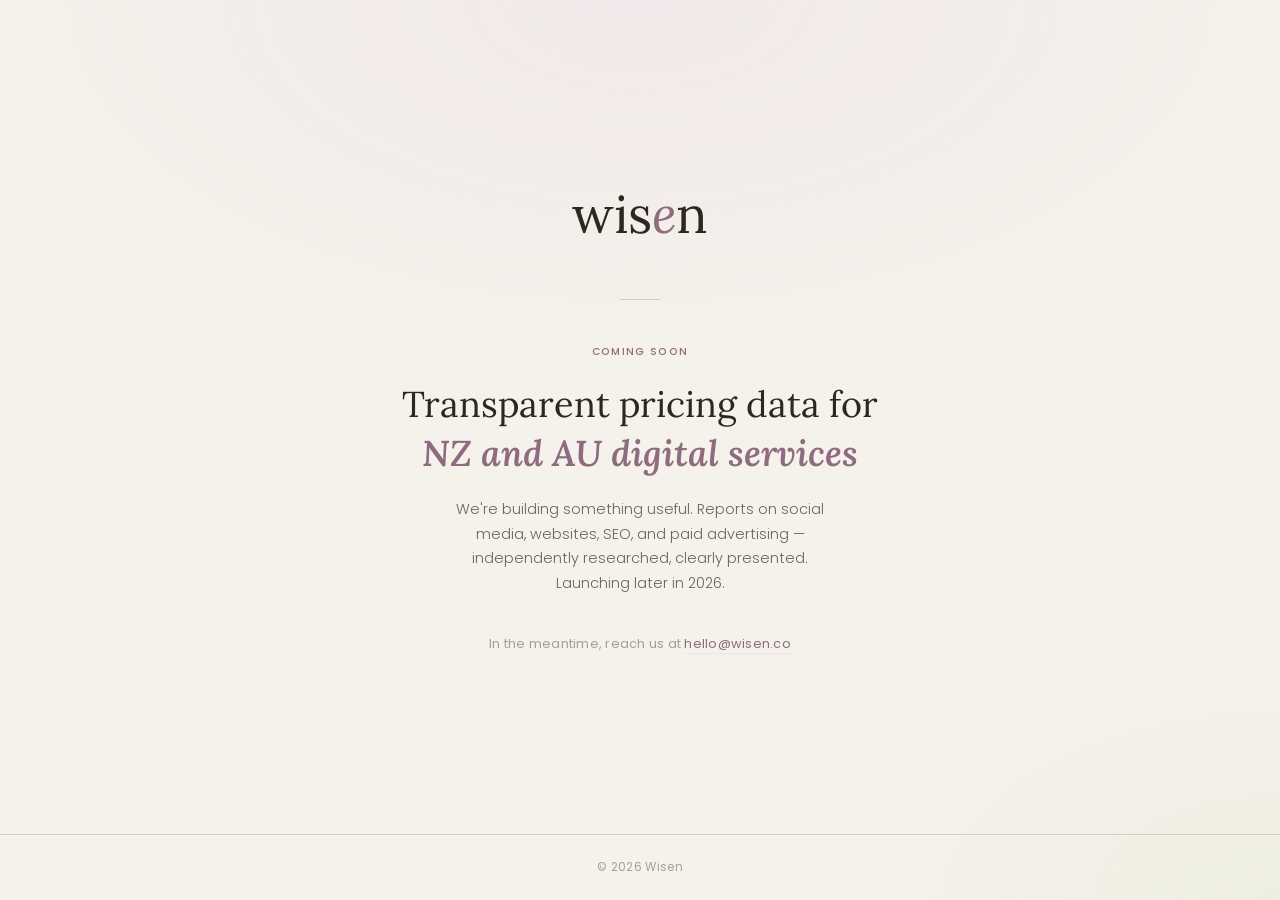
==== commit 857e946b: "Holding page upload" ====
--- a/index.html
+++ b/index.html
@@ -3,584 +3,234 @@
 <head>
   <meta charset="UTF-8">
   <meta name="viewport" content="width=device-width, initial-scale=1.0">
-  <title>Wisen — Marketing Intelligence NZ &amp; AU</title>
+  <title>Wisen — Coming Soon</title>
   <link rel="preconnect" href="https://fonts.googleapis.com">
-  <link href="https://fonts.googleapis.com/css2?family=Lora:ital,wght@0,400;0,600;1,400&family=Poppins:wght@300;400;500;600&display=swap" rel="stylesheet">
+  <link rel="preconnect" href="https://fonts.gstatic.com" crossorigin>
+  <link href="https://fonts.googleapis.com/css2?family=Lora:ital,wght@0,400;0,600;1,400&family=Poppins:wght@300;400;500&display=swap" rel="stylesheet">
   <style>
-    *, *::before, *::after { box-sizing: border-box; margin: 0; padding: 0; }
+    /* Wisen — Holding Page · June 2026 */
+
+    *, *::before, *::after {
+      box-sizing: border-box;
+      margin: 0;
+      padding: 0;
+    }
+
     :root {
-      --parchment: #F5F1EB; --linen: #EDE8E0; --linen-dark: #E0D9CE;
-      --ink: #2C2820; --ink-light: #6B6358; --ink-faint: #A89F93;
-      --mauve: #8E6B7E; --mauve-l: #B89AAA; --mauve-pale: #EEE3E9;
-      --olive: #6B7A45; --olive-l: #8A9A5B; --olive-pale: #E8EDD8;
-      --rule: #D5CDBE;
-    }
-    body { background: var(--parchment); font-family: 'Poppins', sans-serif; color: var(--ink); min-height: 100vh; display: flex; flex-direction: column; }
-
-    /* ══ NAV ══════════════════════════════════════════════════════ */
-    .nav { padding: 0 48px; border-bottom: 1px solid var(--rule); display: flex; align-items: stretch; justify-content: space-between; background: var(--parchment); position: sticky; top: 0; z-index: 20; }
-    .nav-wordmark { font-family: 'Lora', serif; font-weight: 400; font-size: 20px; color: var(--ink); text-decoration: none; display: flex; align-items: center; padding: 20px 0; flex-shrink: 0; }
-    .nav-wordmark em { font-style: italic; color: var(--mauve); }
-    .nav-links { display: flex; align-items: stretch; position: absolute; left: 50%; transform: translateX(-50%); height: 100%; }
-    .nav-link { display: flex; align-items: center; padding: 0 18px; font-size: 11px; font-weight: 500; letter-spacing: 0.1em; text-transform: uppercase; color: var(--ink-faint); text-decoration: none; border-bottom: 2px solid transparent; transition: all 0.18s; white-space: nowrap; }
-    .nav-link:hover { color: var(--ink); }
-    .nav-link.active { color: var(--mauve); border-bottom-color: var(--mauve); }
-    .nav-dropdown { position: relative; display: flex; align-items: stretch; }
-    .nav-dropdown-trigger { display: flex; align-items: center; gap: 5px; padding: 0 18px; font-size: 11px; font-weight: 500; letter-spacing: 0.1em; text-transform: uppercase; color: var(--ink-faint); background: none; border: none; border-bottom: 2px solid transparent; cursor: pointer; font-family: 'Poppins', sans-serif; transition: all 0.18s; }
-    .nav-dropdown-trigger svg { transition: transform 0.18s; }
-    .nav-dropdown:hover .nav-dropdown-trigger { color: var(--ink); }
-    .nav-dropdown:hover .nav-dropdown-trigger svg { transform: rotate(180deg); }
-    .nav-dropdown-menu { position: absolute; top: calc(100% + 1px); left: 50%; transform: translateX(-50%) translateY(6px); background: var(--parchment); border: 1px solid var(--rule); border-radius: 8px; min-width: 240px; padding: 8px 0; opacity: 0; pointer-events: none; transition: all 0.18s; box-shadow: 0 8px 24px rgba(44,40,32,0.08); z-index: 30; }
-    .nav-dropdown:hover .nav-dropdown-menu { opacity: 1; pointer-events: all; transform: translateX(-50%) translateY(0); }
-    .nav-dropdown-item { display: flex; flex-direction: column; padding: 12px 18px; text-decoration: none; transition: background 0.14s; }
-    .nav-dropdown-item:hover { background: var(--linen); }
-    .nav-dropdown-item-num { font-size: 9px; letter-spacing: 0.12em; text-transform: uppercase; color: var(--mauve-l); font-weight: 500; margin-bottom: 3px; }
-    .nav-dropdown-item-label { font-size: 12px; color: var(--ink); font-weight: 400; }
-    .nav-dropdown-divider { height: 1px; background: var(--rule); margin: 6px 0; }
-    .nav-right { display: flex; align-items: center; padding: 14px 0; }
-    .currency-pills { display: flex; border: 1px solid var(--rule); border-radius: 6px; overflow: hidden; }
-    .currency-pill { padding: 7px 11px; font-size: 10px; font-weight: 500; letter-spacing: 0.06em; cursor: pointer; border: none; background: transparent; color: var(--ink-faint); font-family: 'Poppins', sans-serif; transition: all 0.18s; }
-    .currency-pill + .currency-pill { border-left: 1px solid var(--rule); }
-    .currency-pill.active { background: var(--ink); color: var(--parchment); }
-    .currency-pill:hover:not(.active) { background: var(--linen); color: var(--ink); }
-
-    /* ══ HERO ═════════════════════════════════════════════════════ */
-    .hero { padding: 100px 48px 96px; border-bottom: 1px solid var(--rule); display: grid; grid-template-columns: 1fr 1fr; gap: 80px; align-items: center; }
-    .hero-eyebrow { font-size: 10px; letter-spacing: 0.24em; text-transform: uppercase; color: var(--mauve); font-weight: 500; margin-bottom: 20px; }
-    .hero-title { font-family: 'Lora', serif; font-weight: 400; font-size: clamp(40px, 5vw, 64px); line-height: 1.06; margin-bottom: 24px; }
-    .hero-title strong { font-style: italic; color: var(--mauve); font-weight: 600; }
-    .hero-body { font-size: 14px; color: var(--ink-light); line-height: 1.85; font-weight: 300; max-width: 420px; margin-bottom: 36px; }
-    .hero-cta { display: inline-flex; align-items: center; gap: 10px; background: var(--ink); color: var(--parchment); font-family: 'Poppins', sans-serif; font-size: 11px; font-weight: 500; letter-spacing: 0.1em; text-transform: uppercase; text-decoration: none; padding: 14px 24px; border-radius: 6px; transition: background 0.18s; }
-    .hero-cta:hover { background: var(--mauve); }
-    .hero-cta-secondary { display: inline-flex; align-items: center; gap: 10px; color: var(--ink-light); font-family: 'Poppins', sans-serif; font-size: 11px; font-weight: 500; letter-spacing: 0.1em; text-transform: uppercase; text-decoration: none; padding: 14px 0; margin-left: 24px; transition: color 0.18s; }
-    .hero-cta-secondary:hover { color: var(--mauve); }
-    .hero-right { display: flex; flex-direction: column; gap: 8px; }
-    .hero-stat-row { background: var(--parchment); border: 1px solid var(--rule); border-radius: 8px; padding: 22px 24px; display: grid; grid-template-columns: 1fr 1fr; gap: 20px; transition: background 0.18s; }
-    .hero-stat-row:hover { background: var(--linen); }
-    .hero-stat-label { font-size: 9px; letter-spacing: 0.14em; text-transform: uppercase; color: var(--ink-faint); font-weight: 500; margin-bottom: 5px; }
-    .hero-stat-value { font-family: 'Lora', serif; font-size: 26px; font-weight: 400; color: var(--ink); line-height: 1; }
-    .hero-stat-value.m { color: var(--mauve); }
-    .hero-stat-value.o { color: var(--olive); }
-    .hero-stat-sub { font-size: 10px; color: var(--ink-faint); font-weight: 300; margin-top: 3px; }
-
-    /* ══ ABOUT ════════════════════════════════════════════════════ */
-    .about-strip { padding: 72px 48px; border-bottom: 1px solid var(--rule); display: grid; grid-template-columns: 1fr 2fr; gap: 80px; align-items: start; }
-    .about-label { font-size: 10px; letter-spacing: 0.2em; text-transform: uppercase; color: var(--mauve); font-weight: 500; padding-top: 6px; }
-    .about-title { font-family: 'Lora', serif; font-weight: 400; font-size: 28px; margin-bottom: 20px; line-height: 1.2; }
-    .about-body { font-size: 13px; color: var(--ink-light); line-height: 1.85; font-weight: 300; max-width: 580px; }
-    .about-byline { font-size: 12px; color: var(--ink-faint); font-weight: 300; line-height: 1.7; margin-top: 20px; border-top: 1px solid var(--linen-dark); padding-top: 16px; max-width: 580px; }
-    .about-pillars { display: grid; grid-template-columns: repeat(3,1fr); gap: 1px; background: var(--rule); border: 1px solid var(--rule); border-radius: 10px; overflow: hidden; margin-top: 36px; }
-    .pillar { background: var(--parchment); padding: 24px 20px; }
-    .pillar-word { font-family: 'Lora', serif; font-size: 18px; font-weight: 400; margin-bottom: 10px; }
-    .pillar-word em { font-style: italic; color: var(--mauve); }
-    .pillar-desc { font-size: 11px; color: var(--ink-faint); font-weight: 300; line-height: 1.7; }
-
-    /* ══ REPORTS ══════════════════════════════════════════════════ */
-    .reports-section { padding: 72px 48px; border-bottom: 1px solid var(--rule); }
-    .section-header { display: flex; align-items: baseline; justify-content: space-between; margin-bottom: 32px; }
-    .section-eyebrow { font-size: 10px; letter-spacing: 0.2em; text-transform: uppercase; color: var(--mauve); font-weight: 500; }
-    .reports-grid { display: grid; grid-template-columns: repeat(3,1fr); gap: 1px; background: var(--rule); border: 1px solid var(--rule); border-radius: 10px; overflow: hidden; }
-    .report-card { background: var(--parchment); padding: 32px 28px; text-decoration: none; display: block; transition: background 0.18s; }
-    .report-card:hover { background: var(--linen); }
-    .report-card-num { font-family: 'Lora', serif; font-size: 13px; font-weight: 400; color: var(--mauve-l); margin-bottom: 16px; letter-spacing: 0.06em; }
-    .report-card-title { font-family: 'Lora', serif; font-size: 19px; font-weight: 400; margin-bottom: 10px; line-height: 1.25; color: var(--ink); }
-    .report-card-body { font-size: 12px; color: var(--ink-light); font-weight: 300; line-height: 1.7; margin-bottom: 20px; }
-    .report-card-tags { display: flex; flex-wrap: wrap; gap: 6px; margin-bottom: 20px; }
-    .tag { font-size: 10px; font-weight: 500; letter-spacing: 0.06em; padding: 3px 9px; border-radius: 20px; border: 1px solid var(--rule); color: var(--ink-faint); }
-    .report-card-cta { font-size: 10px; letter-spacing: 0.1em; text-transform: uppercase; color: var(--mauve); font-weight: 500; }
-    .report-card.coming-soon { opacity: 0.5; cursor: default; pointer-events: none; }
-    .coming-badge { display: inline-block; font-size: 9px; font-weight: 600; letter-spacing: 0.1em; text-transform: uppercase; padding: 3px 9px; border-radius: 20px; background: var(--linen-dark); color: var(--ink-faint); margin-bottom: 14px; }
-
-    /* ══ NOTIFY STRIP ════════════════════════════════════════════ */
-    .notify-strip { padding: 56px 48px; border-bottom: 1px solid var(--rule); background: var(--linen); display: grid; grid-template-columns: 1fr auto; gap: 80px; align-items: center; }
-    .notify-eyebrow { font-size: 10px; letter-spacing: 0.2em; text-transform: uppercase; color: var(--mauve); font-weight: 500; margin-bottom: 12px; }
-    .notify-title { font-family: 'Lora', serif; font-weight: 400; font-size: 24px; margin-bottom: 8px; line-height: 1.2; }
-    .notify-sub { font-size: 12px; color: var(--ink-light); font-weight: 300; line-height: 1.7; }
-    .notify-right { min-width: 320px; }
-    .notify-row { display: flex; }
-    .notify-input { flex: 1; background: var(--parchment); border: 1px solid var(--rule); border-right: none; padding: 12px 14px; font-family: 'Poppins', sans-serif; font-size: 13px; font-weight: 300; color: var(--ink); outline: none; transition: border-color 0.15s; }
-    .notify-input:focus { border-color: var(--mauve); }
-    .notify-input::placeholder { color: var(--ink-faint); }
-    .notify-btn { background: var(--ink); color: var(--parchment); font-family: 'Poppins', sans-serif; font-size: 11px; font-weight: 500; letter-spacing: 0.1em; text-transform: uppercase; border: none; padding: 12px 20px; cursor: pointer; transition: background 0.15s; white-space: nowrap; }
-    .notify-btn:hover { background: var(--mauve); }
-    .notify-note { font-size: 10px; color: var(--ink-faint); font-weight: 300; margin-top: 10px; }
-    .notify-success { display: none; font-size: 13px; color: var(--olive); font-weight: 300; padding: 12px 0; }
-
-    /* ══ HOW IT WORKS ═════════════════════════════════════════════ */
-    .how-strip { padding: 72px 48px; border-bottom: 1px solid var(--rule); display: grid; grid-template-columns: 1fr 2fr; gap: 80px; align-items: start; }
-    .how-steps { display: flex; flex-direction: column; }
-    .how-step { display: grid; grid-template-columns: 40px 1fr; gap: 20px; padding: 24px 0; border-bottom: 1px solid var(--linen-dark); align-items: start; }
-    .how-step:last-child { border-bottom: none; }
-    .how-step-num { font-family: 'Lora', serif; font-size: 20px; font-weight: 400; color: var(--mauve-l); padding-top: 2px; }
-    .how-step-title { font-size: 13px; font-weight: 500; margin-bottom: 6px; }
-    .how-step-body { font-size: 12px; color: var(--ink-light); font-weight: 300; line-height: 1.7; }
-
-    /* ══ FOOTER ═══════════════════════════════════════════════════ */
-    .site-footer { margin-top: auto; border-top: 1px solid var(--rule); padding: 20px 48px; display: flex; align-items: center; justify-content: space-between; gap: 24px; }
-    .footer-copy { font-size: 10px; color: var(--ink-faint); font-weight: 300; }
-    .footer-nav { display: flex; gap: 24px; align-items: center; }
-    .footer-nav-link { font-size: 10px; font-weight: 500; letter-spacing: 0.08em; text-transform: uppercase; color: var(--ink-faint); text-decoration: none; transition: color 0.18s; }
-    .footer-nav-link:hover { color: var(--ink); }
-
-    /* ══ RESPONSIVE ═══════════════════════════════════════════════ */
-    @media (max-width: 900px) {
-      .nav { padding: 0 24px; }
-      .nav-links { position: static; transform: none; height: auto; }
-      .hero { grid-template-columns: 1fr; padding: 64px 24px; gap: 48px; }
-      .hero-right { display: none; }
-      .about-strip, .how-strip { grid-template-columns: 1fr; gap: 32px; padding: 48px 24px; }
-      .reports-section { padding: 48px 24px; }
-      .reports-grid { grid-template-columns: 1fr; }
-      .about-pillars { grid-template-columns: 1fr; }
-      .notify-strip { grid-template-columns: 1fr; gap: 32px; padding: 48px 24px; }
-      .notify-right { min-width: 0; width: 100%; }
-      .site-footer { padding: 20px 24px; flex-wrap: wrap; gap: 14px; }
-      .footer-nav { gap: 16px; flex-wrap: wrap; }
+      --parchment:   #F5F1EB;
+      --linen:       #EDE8E0;
+      --linen-dark:  #E0D9CE;
+      --ink:         #2C2820;
+      --ink-light:   #6B6358;
+      --ink-faint:   #A89F93;
+      --mauve:       #8E6B7E;
+      --mauve-l:     #B89AAA;
+      --mauve-pale:  #EEE3E9;
+      --olive:       #6B7A45;
+      --olive-pale:  #E8EDD8;
+      --rule:        #D5CDBE;
+    }
+
+    html, body {
+      height: 100%;
+    }
+
+    body {
+      background-color: var(--parchment);
+      color: var(--ink);
+      font-family: 'Poppins', sans-serif;
+      font-weight: 300;
+      display: flex;
+      flex-direction: column;
+      min-height: 100vh;
+    }
+
+    /* ── Subtle texture overlay ── */
+    body::before {
+      content: '';
+      position: fixed;
+      inset: 0;
+      background-image:
+        radial-gradient(ellipse 80% 60% at 50% 0%, var(--mauve-pale) 0%, transparent 60%),
+        radial-gradient(ellipse 50% 40% at 100% 100%, var(--olive-pale) 0%, transparent 55%);
+      opacity: 0.55;
+      pointer-events: none;
+      z-index: 0;
+    }
+
+    /* ── Layout ── */
+    .page-wrap {
+      position: relative;
+      z-index: 1;
+      flex: 1;
+      display: flex;
+      flex-direction: column;
+      align-items: center;
+      justify-content: center;
+      padding: 60px 24px;
+      text-align: center;
+    }
+
+    /* ── Wordmark ── */
+    .wordmark {
+      font-family: 'Lora', serif;
+      font-weight: 400;
+      font-size: clamp(2rem, 6vw, 3.25rem);
+      letter-spacing: -0.01em;
+      color: var(--ink);
+      text-decoration: none;
+      display: block;
+      margin-bottom: 52px;
+      opacity: 0;
+      animation: fadeUp 0.7s ease forwards 0.1s;
+    }
+
+    .wordmark em {
+      font-style: italic;
+      color: var(--mauve);
+    }
+
+    /* ── Divider ── */
+    .rule {
+      width: 40px;
+      height: 1px;
+      background: var(--rule);
+      margin: 0 auto 44px;
+      opacity: 0;
+      animation: fadeUp 0.7s ease forwards 0.3s;
+    }
+
+    /* ── Eyebrow ── */
+    .eyebrow {
+      font-family: 'Poppins', sans-serif;
+      font-size: 0.65rem;
+      font-weight: 500;
+      letter-spacing: 0.13em;
+      text-transform: uppercase;
+      color: var(--mauve);
+      margin-bottom: 20px;
+      opacity: 0;
+      animation: fadeUp 0.7s ease forwards 0.45s;
+    }
+
+    /* ── Headline ── */
+    .headline {
+      font-family: 'Lora', serif;
+      font-weight: 400;
+      font-size: clamp(1.5rem, 4vw, 2.25rem);
+      line-height: 1.35;
+      color: var(--ink);
+      max-width: 520px;
+      margin: 0 auto 20px;
+      opacity: 0;
+      animation: fadeUp 0.7s ease forwards 0.6s;
+    }
+
+    .headline strong {
+      font-weight: 600;
+      font-style: italic;
+      color: var(--mauve);
+    }
+
+    /* ── Body copy ── */
+    .body-copy {
+      font-size: 0.9rem;
+      font-weight: 300;
+      color: var(--ink-light);
+      line-height: 1.7;
+      max-width: 400px;
+      margin: 0 auto 40px;
+      opacity: 0;
+      animation: fadeUp 0.7s ease forwards 0.75s;
+    }
+
+    /* ── Contact link ── */
+    .contact-line {
+      font-size: 0.8rem;
+      font-weight: 400;
+      color: var(--ink-faint);
+      letter-spacing: 0.02em;
+      opacity: 0;
+      animation: fadeUp 0.7s ease forwards 0.9s;
+    }
+
+    .contact-line a {
+      color: var(--mauve);
+      text-decoration: none;
+      border-bottom: 1px solid var(--mauve-pale);
+      padding-bottom: 1px;
+      transition: border-color 0.2s, color 0.2s;
+    }
+
+    .contact-line a:hover {
+      color: var(--ink);
+      border-color: var(--rule);
+    }
+
+    /* ── Footer ── */
+    .page-footer {
+      position: relative;
+      z-index: 1;
+      text-align: center;
+      padding: 24px;
+      font-size: 0.72rem;
+      font-weight: 400;
+      color: var(--ink-faint);
+      letter-spacing: 0.03em;
+      border-top: 1px solid var(--rule);
+    }
+
+    /* ── Animations ── */
+    @keyframes fadeUp {
+      from {
+        opacity: 0;
+        transform: translateY(14px);
+      }
+      to {
+        opacity: 1;
+        transform: translateY(0);
+      }
+    }
+
+    /* ── Mobile ── */
+    @media (max-width: 480px) {
+      .page-wrap {
+        padding: 48px 20px;
+      }
     }
   </style>
 </head>
 <body>
 
-  <!-- ══ NAV ════════════════════════════════════════════════════ -->
-  <nav class="nav">
-    <a class="nav-wordmark" href="index.html">wis<em>e</em>n</a>
-
-    <div class="nav-links">
-      <div class="nav-dropdown">
-        <button class="nav-dropdown-trigger">
-          Reports
-          <svg width="10" height="6" viewBox="0 0 10 6" fill="none">
-            <path d="M1 1l4 4 4-4" stroke="currentColor" stroke-width="1.5" stroke-linecap="round" stroke-linejoin="round"/>
-          </svg>
-        </button>
-        <div class="nav-dropdown-menu">
-          <a class="nav-dropdown-item" href="pages/social-media.html">
-            <span class="nav-dropdown-item-num">01</span>
-            <span class="nav-dropdown-item-label">Social Media Pricing</span>
-          </a>
-          <a class="nav-dropdown-item" href="pages/website-costs.html">
-            <span class="nav-dropdown-item-num">02</span>
-            <span class="nav-dropdown-item-label">Website Build &amp; Maintenance</span>
-          </a>
-          <a class="nav-dropdown-item" href="pages/seo-services.html">
-            <span class="nav-dropdown-item-num">03</span>
-            <span class="nav-dropdown-item-label">SEO Services Pricing</span>
-          </a>
-          <a class="nav-dropdown-item" href="pages/paid-ads.html">
-            <span class="nav-dropdown-item-num">04</span>
-            <span class="nav-dropdown-item-label">Paid Ads Benchmarks</span>
-          </a>
-          <div class="nav-dropdown-divider"></div>
-          <a class="nav-dropdown-item" href="pages/methodology.html">
-            <span class="nav-dropdown-item-num">&#x2197;</span>
-            <span class="nav-dropdown-item-label">Data Sources &amp; Methodology</span>
-          </a>
-        </div>
-      </div>
-      <a class="nav-link" href="pages/blog.html">Blog</a>
-      <a class="nav-link" href="pages/contact.html">Contact</a>
-    </div>
-
-    <div class="nav-right">
-      <div class="currency-pills">
-        <button class="currency-pill active" onclick="setCurrency('both',this)">NZD + AUD</button>
-        <button class="currency-pill"        onclick="setCurrency('nzd',this)">NZD</button>
-        <button class="currency-pill"        onclick="setCurrency('aud',this)">AUD</button>
-      </div>
-    </div>
-  </nav>
-
-  <!-- ══ HERO ═══════════════════════════════════════════════════ -->
-  <section class="hero">
-    <div>
-      <div class="hero-eyebrow">Marketing pricing &middot; NZ &amp; AU</div>
-      <h1 class="hero-title">What marketing<br><strong>actually costs</strong></h1>
-      <p class="hero-body">Agencies rarely publish their rates. Benchmarks default to US figures. NZ and AU businesses end up evaluating quotes with nothing to compare them to. Wisen researches real local pricing and publishes it -- free, sourced, and scoped to this market.</p>
-      <div>
-        <a class="hero-cta" href="#reports">View reports</a>
-        <a class="hero-cta-secondary" href="pages/methodology.html">How Wisen researches &#x2197;</a>
-      </div>
-    </div>
-    <div class="hero-right">
-      <div class="hero-stat-row">
-        <div class="hero-stat">
-          <div class="hero-stat-label">NZ social media retainer</div>
-          <div class="hero-stat-value m">$1.5&ndash;3k</div>
-          <div class="hero-stat-sub">NZD / month &middot; growth tier &middot; 2026</div>
-        </div>
-        <div class="hero-stat">
-          <div class="hero-stat-label">NZ brochure website</div>
-          <div class="hero-stat-value o">$4&ndash;8k</div>
-          <div class="hero-stat-sub">NZD &middot; agency build &middot; 2026</div>
-        </div>
-      </div>
-      <div class="hero-stat-row">
-        <div class="hero-stat">
-          <div class="hero-stat-label">NZ SEO retainer</div>
-          <div class="hero-stat-value m">$1&ndash;2k</div>
-          <div class="hero-stat-sub">NZD / month &middot; agency &middot; 2026</div>
-        </div>
-        <div class="hero-stat">
-          <div class="hero-stat-label">NZ website maintenance</div>
-          <div class="hero-stat-value o">$100&ndash;300</div>
-          <div class="hero-stat-sub">NZD / month &middot; care plan &middot; 2026</div>
-        </div>
-      </div>
-      <div class="hero-stat-row">
-        <div class="hero-stat">
-          <div class="hero-stat-label">Reports at launch</div>
-          <div class="hero-stat-value">3</div>
-          <div class="hero-stat-sub">Social &middot; website &middot; SEO</div>
-        </div>
-        <div class="hero-stat">
-          <div class="hero-stat-label">Sources researched</div>
-          <div class="hero-stat-value">26+</div>
-          <div class="hero-stat-sub">NZ and AU &middot; 2025&ndash;2026</div>
-        </div>
-      </div>
-    </div>
-  </section>
-
-  <!-- ══ ABOUT ══════════════════════════════════════════════════ -->
-  <section class="about-strip">
-    <div class="about-label">What is Wisen</div>
-    <div>
-      <h2 class="about-title">Independent research.<br>Local figures.</h2>
-      <p class="about-body">Marketing pricing in NZ and AU is opaque by design. Agencies don't publish rates. Freelancers price in a vacuum. Business owners evaluate quotes with no reference point -- and end up overpaying, underspending, or making decisions based on a single number with no context. Wisen researches real agency, contractor, and platform pricing from NZ and AU sources and publishes it here. No paywalls, no US benchmarks relabelled, no affiliation with any provider in the data.</p>
-      <p class="about-byline">Wisen is operated by Bonnie Vujcich -- marketing practitioner, 20 years across NZ and AU. She built this because she needed it too.</p>
-      <div class="about-pillars">
-        <div class="pillar">
-          <div class="pillar-word">Consid<em>e</em>red</div>
-          <div class="pillar-desc">Every figure is sourced, dated, and scoped to this market. Not borrowed from somewhere else and adjusted.</div>
-        </div>
-        <div class="pillar">
-          <div class="pillar-word">Transpar<em>e</em>nt</div>
-          <div class="pillar-desc">Sources are named. Where NZ data is thin and estimation was required, that is stated clearly.</div>
-        </div>
-        <div class="pillar">
-          <div class="pillar-word">Dir<em>e</em>ct</div>
-          <div class="pillar-desc">Real ranges, by provider type and tier. Numbers you can take into a conversation.</div>
-        </div>
-      </div>
-    </div>
-  </section>
-
-  <!-- ══ REPORTS ════════════════════════════════════════════════ -->
-  <section class="reports-section" id="reports">
-    <div class="section-header">
-      <div class="section-eyebrow">Current reports &middot; 2025&ndash;2026</div>
-    </div>
-    <div class="reports-grid">
-
-      <a class="report-card" href="pages/social-media.html">
-        <div class="report-card-num">Report 01</div>
-        <div class="report-card-title">Social Media Agency Pricing</div>
-        <div class="report-card-body">Monthly retainer packages, per-post content costs, real agency examples, and hourly rate benchmarks across NZ and AU.</div>
-        <div class="report-card-tags">
-          <span class="tag">Monthly packages</span>
-          <span class="tag">Per-post rates</span>
-          <span class="tag">Hourly rates</span>
-        </div>
-        <div class="report-card-cta">View report &#x2192;</div>
-      </a>
-
-      <a class="report-card" href="pages/website-costs.html">
-        <div class="report-card-num">Report 02</div>
-        <div class="report-card-title">Website Build &amp; Maintenance</div>
-        <div class="report-card-body">Build costs by site type and provider, maintenance plan tiers, ongoing infrastructure costs, and first-year total estimators.</div>
-        <div class="report-card-tags">
-          <span class="tag">Build costs</span>
-          <span class="tag">Maintenance</span>
-          <span class="tag">Hosting</span>
-        </div>
-        <div class="report-card-cta">View report &#x2192;</div>
-      </a>
-
-      <a class="report-card" href="pages/seo-services.html">
-        <div class="report-card-num">Report 03</div>
-        <div class="report-card-title">SEO Services Pricing</div>
-        <div class="report-card-body">Local SEO, technical audits, and monthly retainer benchmarks for NZ and AU agencies and independent practitioners.</div>
-        <div class="report-card-tags">
-          <span class="tag">Local SEO</span>
-          <span class="tag">Technical audits</span>
-          <span class="tag">Retainers</span>
-        </div>
-        <div class="report-card-cta">View report &#x2192;</div>
-      </a>
-
-      <a class="report-card coming-soon" href="#">
-        <div class="coming-badge">Coming soon</div>
-        <div class="report-card-num">Report 04</div>
-        <div class="report-card-title">Paid Ads Benchmarks</div>
-        <div class="report-card-body">Google Ads and Meta Ads CPC, CPM, and conversion benchmarks by industry, plus management fee structures and budget planning.</div>
-        <div class="report-card-tags">
-          <span class="tag">Google Ads</span>
-          <span class="tag">Meta Ads</span>
-          <span class="tag">By industry</span>
-        </div>
-      </a>
-
-      <a class="report-card coming-soon" href="#">
-        <div class="coming-badge">Coming soon</div>
-        <div class="report-card-num">Report 05</div>
-        <div class="report-card-title">Copywriting &amp; Content Rates</div>
-        <div class="report-card-body">Blog posts, email sequences, landing pages, and social captions -- what NZ and AU copywriters and content strategists charge.</div>
-        <div class="report-card-tags">
-          <span class="tag">Copywriting</span>
-          <span class="tag">Content strategy</span>
-          <span class="tag">Email</span>
-        </div>
-      </a>
-
-      <a class="report-card coming-soon" href="#">
-        <div class="coming-badge">Coming soon</div>
-        <div class="report-card-num">Report 06</div>
-        <div class="report-card-title">Brand Identity &amp; Graphic Design</div>
-        <div class="report-card-body">Logo and brand identity projects, ongoing design retainers, and per-asset rates across NZ and AU studios and freelancers.</div>
-        <div class="report-card-tags">
-          <span class="tag">Brand identity</span>
-          <span class="tag">Logo design</span>
-          <span class="tag">Retainers</span>
-        </div>
-      </a>
-
-      <a class="report-card coming-soon" href="#">
-        <div class="coming-badge">Coming soon</div>
-        <div class="report-card-num">Report 07</div>
-        <div class="report-card-title">Photography Pricing</div>
-        <div class="report-card-body">Commercial photography day rates, half-day rates, and project costs for product, brand, and editorial work across NZ and AU.</div>
-        <div class="report-card-tags">
-          <span class="tag">Day rates</span>
-          <span class="tag">Product</span>
-          <span class="tag">Brand</span>
-        </div>
-      </a>
-
-      <a class="report-card coming-soon" href="#">
-        <div class="coming-badge">Coming soon</div>
-        <div class="report-card-num">Report 08</div>
-        <div class="report-card-title">Video Production Pricing</div>
-        <div class="report-card-body">Production day rates, project costs, and post-production benchmarks for commercial and social video across NZ and AU.</div>
-        <div class="report-card-tags">
-          <span class="tag">Production</span>
-          <span class="tag">Social video</span>
-          <span class="tag">Post-production</span>
-        </div>
-      </a>
-
-      <a class="report-card coming-soon" href="#">
-        <div class="coming-badge">Coming soon</div>
-        <div class="report-card-num">Report 09</div>
-        <div class="report-card-title">Email Marketing</div>
-        <div class="report-card-body">Platform costs, agency management fees, and freelance rates for email strategy, design, and campaign execution across NZ and AU.</div>
-        <div class="report-card-tags">
-          <span class="tag">Platform costs</span>
-          <span class="tag">Agency fees</span>
-          <span class="tag">Freelance rates</span>
-        </div>
-      </a>
-
-    </div>
-  </section>
-
-  <!-- ══ NOTIFY STRIP ══════════════════════════════════════════ -->
-  <section class="notify-strip">
-    <div>
-      <div class="notify-eyebrow">New reports every six to eight weeks</div>
-      <h2 class="notify-title">Get notified when they land</h2>
-      <p class="notify-sub">No newsletters, no sales emails. One notification per report, when it publishes.</p>
-    </div>
-    <div class="notify-right">
-      <div id="notify-form">
-        <div class="notify-row">
-          <input type="email" class="notify-input" id="notify-email" placeholder="Email address" autocomplete="email">
-          <!-- TODO: wire to GHL before launch -->
-          <button class="notify-btn" onclick="notifySubmit()">Notify me</button>
-        </div>
-        <p class="notify-note">Already on the list from the modal? No need to sign up again.</p>
-      </div>
-      <div class="notify-success" id="notify-success">You are on the list.</div>
-    </div>
-  </section>
-
-  <!-- ══ HOW WISEN WORKS ════════════════════════════════════════ -->
-  <section class="how-strip">
-    <div class="about-label">How Wisen works</div>
-    <div class="how-steps">
-      <div class="how-step">
-        <div class="how-step-num">01</div>
-        <div>
-          <div class="how-step-title">Research from live NZ and AU sources</div>
-          <div class="how-step-body">Agency pricing pages, published benchmarks, industry reports, platform documentation. Sourced directly -- not aggregated from third-party summaries, and not borrowed from overseas markets.</div>
-        </div>
-      </div>
-      <div class="how-step">
-        <div class="how-step-num">02</div>
-        <div>
-          <div class="how-step-title">Reviewed by Bonnie Vujcich before publication</div>
-          <div class="how-step-body">With 20 years inside NZ and AU marketing -- in-house, contracting, and agency-side -- Bonnie applies direct market knowledge to every figure before it goes live. Where NZ-specific data is thin, that is stated explicitly in the methodology.</div>
-        </div>
-      </div>
-      <div class="how-step">
-        <div class="how-step-num">03</div>
-        <div>
-          <div class="how-step-title">Ranges, not false precision</div>
-          <div class="how-step-body">Pricing varies by scope, provider, and client. Wisen shows realistic ranges by tier so you can find where a quote sits -- not a single number that may not apply to your situation.</div>
-        </div>
-      </div>
-      <div class="how-step">
-        <div class="how-step-num">04</div>
-        <div>
-          <div class="how-step-title">Dated, sourced, versioned</div>
-          <div class="how-step-body">Every report states when research was conducted and which sources it draws on. Markets change. Each report carries a version number and research date so you know exactly what you are looking at.</div>
-        </div>
-      </div>
-    </div>
-  </section>
-
-  <!-- ══ FOOTER ════════════════════════════════════════════════ -->
-  <footer class="site-footer">
-    <div class="footer-copy">&copy; 2026 Wisen</div>
-    <nav class="footer-nav">
-      <a class="footer-nav-link" href="#reports">Reports</a>
-      <a class="footer-nav-link" href="pages/blog.html">Blog</a>
-      <a class="footer-nav-link" href="pages/contact.html">Contact</a>
-      <a class="footer-nav-link" href="pages/methodology.html">Data &amp; Methodology</a>
-    </nav>
+  <main class="page-wrap">
+
+    <a class="wordmark" href="#">wis<em>e</em>n</a>
+
+    <div class="rule"></div>
+
+    <p class="eyebrow">Coming soon</p>
+
+    <h1 class="headline">
+      Transparent pricing data for<br>
+      <strong>NZ and AU digital services</strong>
+    </h1>
+
+    <p class="body-copy">
+      We're building something useful. Reports on social media, websites,
+      SEO, and paid advertising — independently researched, clearly presented.
+      Launching later in 2026.
+    </p>
+
+    <p class="contact-line">
+      In the meantime, reach us at
+      <a href="mailto:hello@wisen.co">hello@wisen.co</a>
+    </p>
+
+  </main>
+
+  <footer class="page-footer">
+    &copy; 2026 Wisen
   </footer>
 
-  <!-- ══ EMAIL CAPTURE MODAL ════════════════════════════════════ -->
-  <div id="wisen-modal-overlay" role="dialog" aria-modal="true" aria-labelledby="modal-heading" style="
-    display: none;
-    position: fixed;
-    inset: 0;
-    z-index: 100;
-    background: rgba(44,40,32,0.68);
-    align-items: center;
-    justify-content: center;
-    padding: 24px;
-  ">
-    <div style="background:var(--parchment);max-width:460px;width:100%;padding:2.5rem 2.75rem 2.25rem;position:relative;">
-      <button onclick="wisenModalClose()" aria-label="Close" style="position:absolute;top:18px;right:18px;background:none;border:none;cursor:pointer;color:var(--ink-faint);font-size:20px;line-height:1;padding:0;font-family:'Poppins',sans-serif;transition:color 0.15s;" onmouseover="this.style.color='var(--ink)'" onmouseout="this.style.color='var(--ink-faint)'">&#x2715;</button>
-
-      <div id="wisen-modal-form">
-        <div style="font-size:8px;font-weight:500;letter-spacing:0.14em;text-transform:uppercase;color:var(--mauve);margin-bottom:1.25rem;display:flex;align-items:center;gap:10px;">
-          Reports &middot; Coming 14 September 2026
-          <span style="flex:1;height:1px;background:var(--rule);display:block;"></span>
-        </div>
-
-        <div style="font-family:'Lora',serif;font-weight:400;font-size:11px;letter-spacing:0.22em;text-transform:uppercase;color:var(--ink);margin-bottom:1.5rem;display:block;">Wis<em style="font-style:italic;color:var(--mauve)">e</em>n</div>
-
-        <h2 id="modal-heading" style="font-family:'Lora',serif;font-weight:400;font-size:22px;line-height:1.35;color:var(--ink);margin-bottom:0.85rem;">These reports aren't live yet.</h2>
-
-        <p style="font-family:'Poppins',sans-serif;font-weight:300;font-size:13px;line-height:1.75;color:var(--ink-light);margin-bottom:1.75rem;">Wisen launches 14 September 2026. Leave your email and you will be the first to know when the reports land.</p>
-
-        <hr style="height:1px;background:var(--rule);border:none;margin-bottom:1.5rem;">
-
-        <div style="display:flex;flex-direction:column;gap:10px;margin-bottom:1rem;">
-          <input type="text" id="wisen-name" placeholder="First name" autocomplete="given-name" aria-label="First name" style="font-family:'Poppins',sans-serif;font-weight:300;font-size:13px;color:var(--ink);background:var(--linen);border:1px solid var(--rule);padding:11px 14px;outline:none;border-radius:0;width:100%;box-sizing:border-box;transition:border-color 0.15s;" onfocus="this.style.borderColor='var(--mauve)';this.style.background='var(--parchment)'" onblur="this.style.borderColor='var(--rule)';this.style.background='var(--linen)'">
-          <input type="email" id="wisen-email" placeholder="Email address" autocomplete="email" aria-label="Email address" style="font-family:'Poppins',sans-serif;font-weight:300;font-size:13px;color:var(--ink);background:var(--linen);border:1px solid var(--rule);padding:11px 14px;outline:none;border-radius:0;width:100%;box-sizing:border-box;transition:border-color 0.15s;" onfocus="this.style.borderColor='var(--mauve)';this.style.background='var(--parchment)'" onblur="this.style.borderColor='var(--rule)';this.style.background='var(--linen)'">
-        </div>
-
-        <button onclick="wisenModalSubmit()" style="font-family:'Poppins',sans-serif;font-weight:500;font-size:11px;letter-spacing:0.1em;text-transform:uppercase;color:var(--parchment);background:var(--ink);border:none;padding:13px 20px;cursor:pointer;width:100%;transition:background 0.15s;border-radius:0;" onmouseover="this.style.background='var(--mauve)'" onmouseout="this.style.background='var(--ink)'">Notify me when reports are live</button>
-
-        <p style="font-family:'Poppins',sans-serif;font-weight:300;font-size:10px;color:var(--ink-faint);line-height:1.6;margin-top:1rem;text-align:center;">No newsletters. No sales emails. One notification when Wisen launches, and updates when new reports are published.</p>
-      </div>
-
-      <div id="wisen-modal-success" style="display:none;text-align:center;padding:1rem 0;">
-        <p style="font-size:13px;font-family:'Poppins',sans-serif;font-weight:300;color:var(--olive);letter-spacing:0.05em;margin-bottom:0.75rem;">-- Confirmed --</p>
-        <h2 style="font-family:'Lora',serif;font-weight:400;font-size:20px;color:var(--ink);margin-bottom:0.75rem;">You are on the list.</h2>
-        <p style="font-family:'Poppins',sans-serif;font-weight:300;font-size:12px;color:var(--ink-light);line-height:1.75;margin:0;">Wisen launches 14 September 2026. When the reports go live, you will hear about it before anyone else.</p>
-      </div>
-    </div>
-  </div>
-
-  <script>
-    function setCurrency(val, btn) {
-      document.querySelectorAll('.currency-pill').forEach(p => p.classList.remove('active'));
-      btn.classList.add('active');
-    }
-
-    var overlay = document.getElementById('wisen-modal-overlay');
-
-    function wisenModalOpen() {
-      overlay.style.display = 'flex';
-      document.body.style.overflow = 'hidden';
-      setTimeout(function() {
-        var n = document.getElementById('wisen-name');
-        if (n) n.focus();
-      }, 60);
-    }
-
-    function wisenModalClose() {
-      overlay.style.display = 'none';
-      document.body.style.overflow = '';
-    }
-
-    function wisenModalSubmit() {
-      var email = document.getElementById('wisen-email').value.trim();
-      if (!email || !email.includes('@')) {
-        var el = document.getElementById('wisen-email');
-        el.style.borderColor = 'var(--mauve)';
-        el.focus();
-        return;
-      }
-      /* TODO: wire to GHL before launch */
-      document.getElementById('wisen-modal-form').style.display = 'none';
-      document.getElementById('wisen-modal-success').style.display = 'block';
-    }
-
-    function notifySubmit() {
-      var email = document.getElementById('notify-email').value.trim();
-      if (!email || !email.includes('@')) {
-        document.getElementById('notify-email').style.borderColor = 'var(--mauve)';
-        document.getElementById('notify-email').focus();
-        return;
-      }
-      /* TODO: wire to GHL before launch */
-      document.getElementById('notify-form').style.display = 'none';
-      document.getElementById('notify-success').style.display = 'block';
-    }
-
-    overlay.addEventListener('click', function(e) {
-      if (e.target === overlay) wisenModalClose();
-    });
-
-    document.addEventListener('keydown', function(e) {
-      if (e.key === 'Escape' && overlay.style.display === 'flex') wisenModalClose();
-    });
-
-    document.addEventListener('DOMContentLoaded', function() {
-      var reportLinks = [
-        'pages/social-media.html',
-        'pages/website-costs.html',
-        'pages/seo-services.html'
-      ];
-
-      document.querySelectorAll('a.report-card').forEach(function(card) {
-        var href = card.getAttribute('href');
-        if (href && reportLinks.some(function(r) { return href.indexOf(r) !== -1; })) {
-          card.addEventListener('click', function(e) {
-            e.preventDefault();
-            document.getElementById('wisen-modal-form').style.display = 'block';
-            document.getElementById('wisen-modal-success').style.display = 'none';
-            wisenModalOpen();
-          });
-        }
-      });
-
-      document.querySelectorAll('.nav-dropdown-item').forEach(function(item) {
-        var href = item.getAttribute('href');
-        if (href && reportLinks.some(function(r) { return href.indexOf(r) !== -1; })) {
-          item.addEventListener('click', function(e) {
-            e.preventDefault();
-            document.getElementById('wisen-modal-form').style.display = 'block';
-            document.getElementById('wisen-modal-success').style.display = 'none';
-            wisenModalOpen();
-          });
-        }
-      });
-    });
-  </script>
 </body>
 </html>
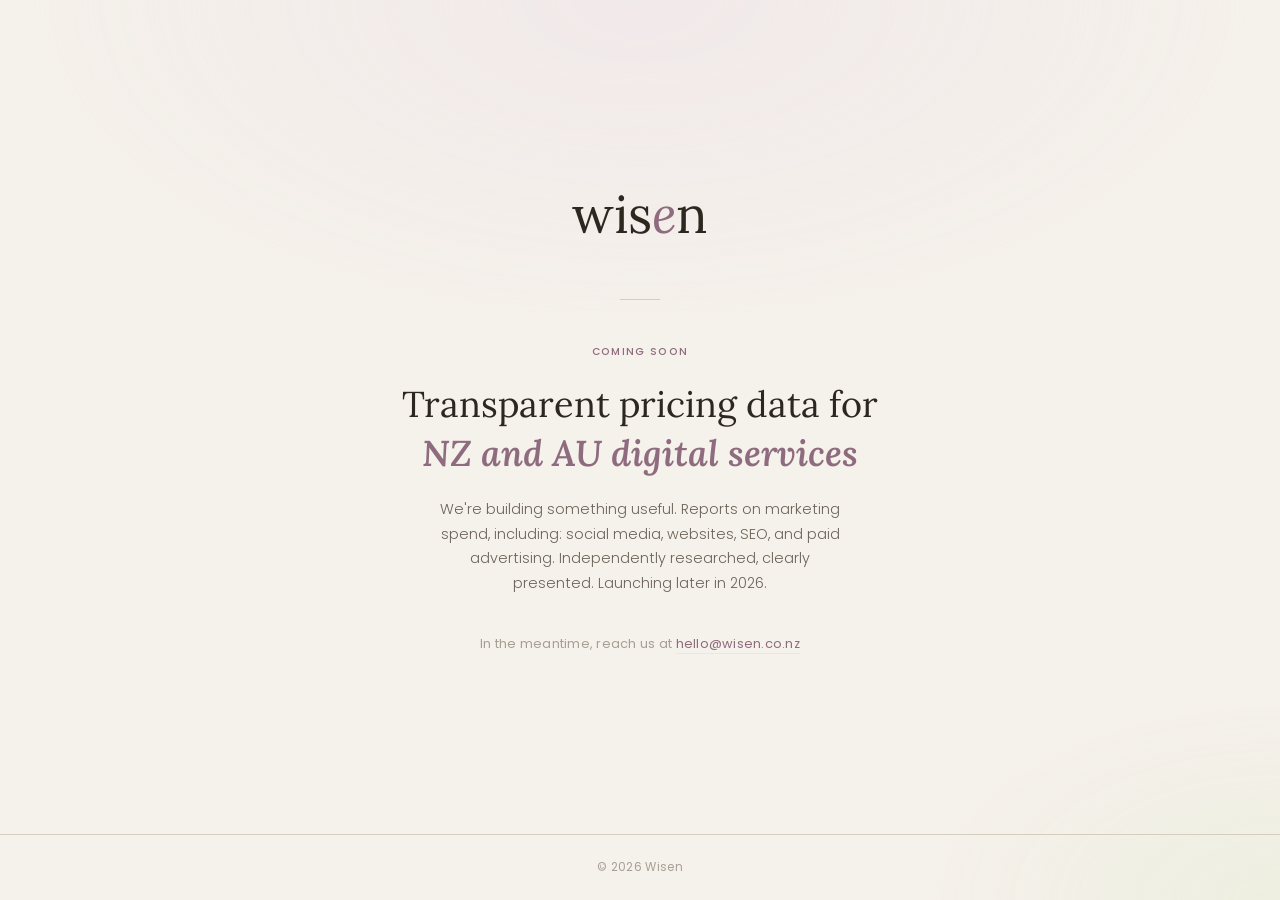
==== commit df51cfb6: "Update index.html with text updates" ====
--- a/index.html
+++ b/index.html
@@ -216,14 +216,14 @@
     </h1>
 
     <p class="body-copy">
-      We're building something useful. Reports on social media, websites,
-      SEO, and paid advertising — independently researched, clearly presented.
+      We're building something useful. Reports on marketing spend, including: social media, websites,
+      SEO, and paid advertising. Independently researched, clearly presented.
       Launching later in 2026.
     </p>
 
     <p class="contact-line">
       In the meantime, reach us at
-      <a href="mailto:hello@wisen.co">hello@wisen.co</a>
+      <a href="mailto:bonnievujcich@gmail.com">hello@wisen.co.nz</a>
     </p>
 
   </main>
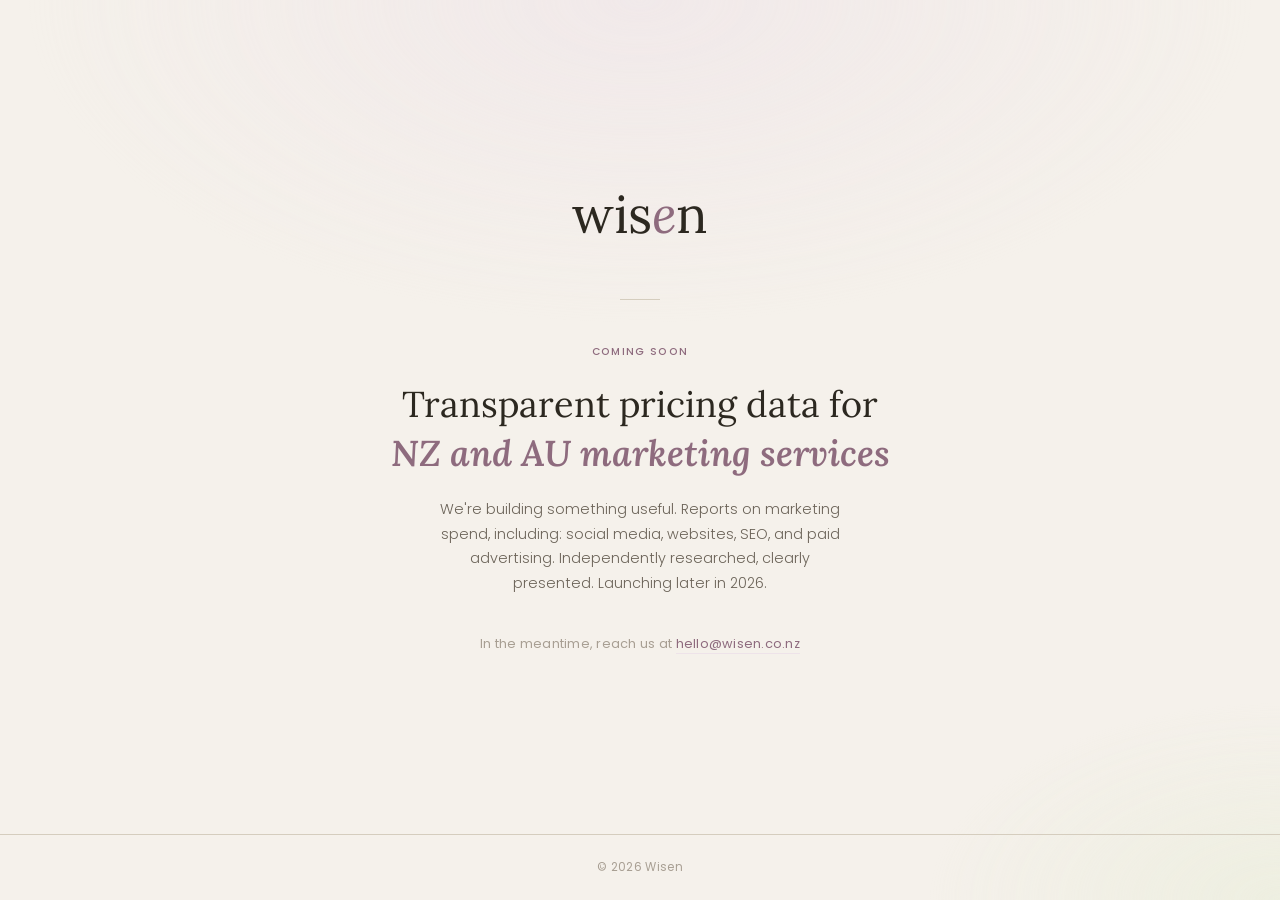
==== commit e8a19696: "Update index.html text change" ====
--- a/index.html
+++ b/index.html
@@ -212,7 +212,7 @@
 
     <h1 class="headline">
       Transparent pricing data for<br>
-      <strong>NZ and AU digital services</strong>
+      <strong>NZ and AU marketing services</strong>
     </h1>
 
     <p class="body-copy">
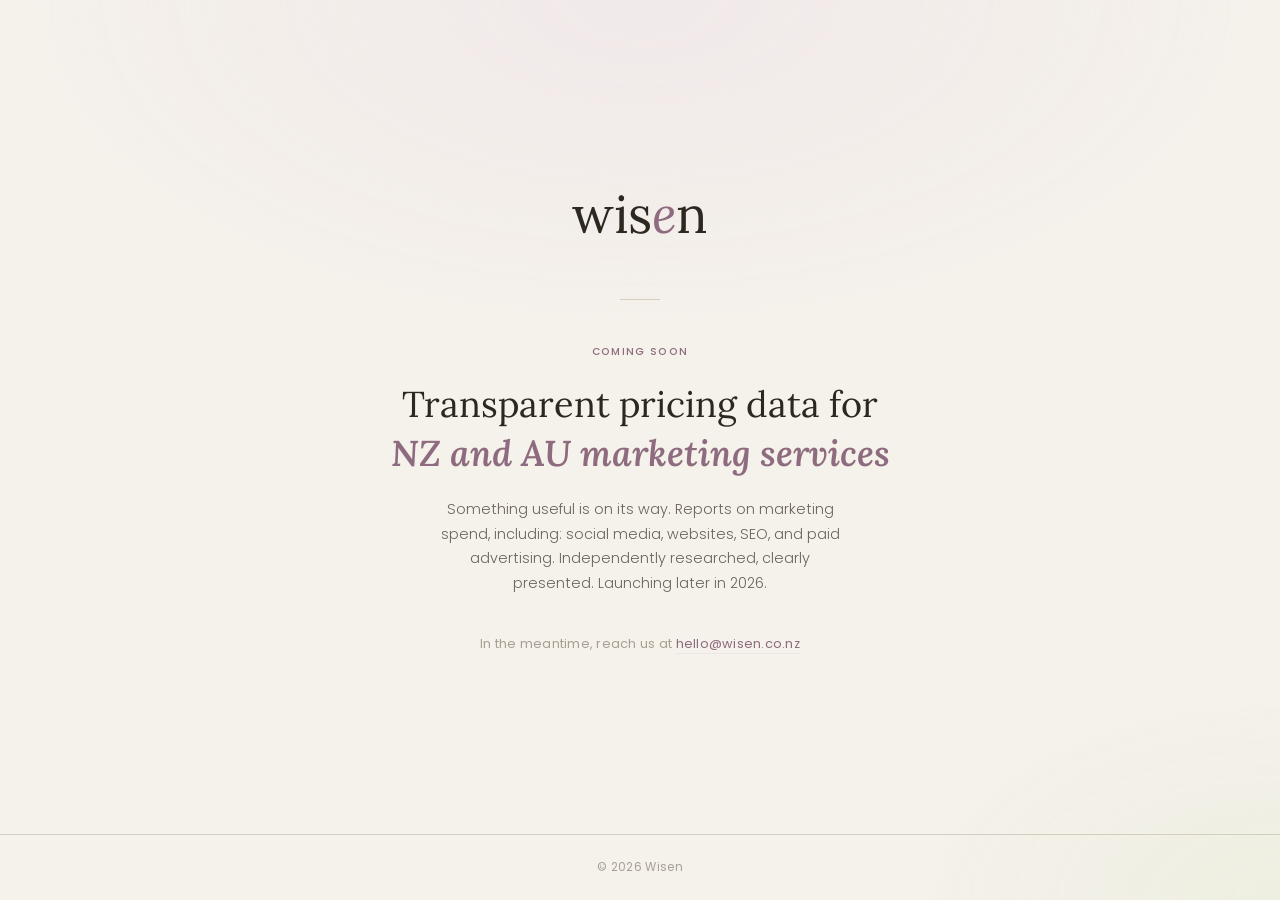
==== commit 8469e4d0: "Update index.html GA added" ====
--- a/index.html
+++ b/index.html
@@ -4,6 +4,16 @@
   <meta charset="UTF-8">
   <meta name="viewport" content="width=device-width, initial-scale=1.0">
   <title>Wisen — Coming Soon</title>
+
+  <!-- Google tag (gtag.js) -->
+  <script async src="https://www.googletagmanager.com/gtag/js?id=G-4TFRGYW0CG"></script>
+  <script>
+    window.dataLayer = window.dataLayer || [];
+    function gtag(){dataLayer.push(arguments);}
+    gtag('js', new Date());
+    gtag('config', 'G-4TFRGYW0CG');
+  </script>
+
   <link rel="preconnect" href="https://fonts.googleapis.com">
   <link rel="preconnect" href="https://fonts.gstatic.com" crossorigin>
   <link href="https://fonts.googleapis.com/css2?family=Lora:ital,wght@0,400;0,600;1,400&family=Poppins:wght@300;400;500&display=swap" rel="stylesheet">
@@ -216,7 +226,7 @@
     </h1>
 
     <p class="body-copy">
-      We're building something useful. Reports on marketing spend, including: social media, websites,
+      Something useful is on its way. Reports on marketing spend, including: social media, websites,
       SEO, and paid advertising. Independently researched, clearly presented.
       Launching later in 2026.
     </p>
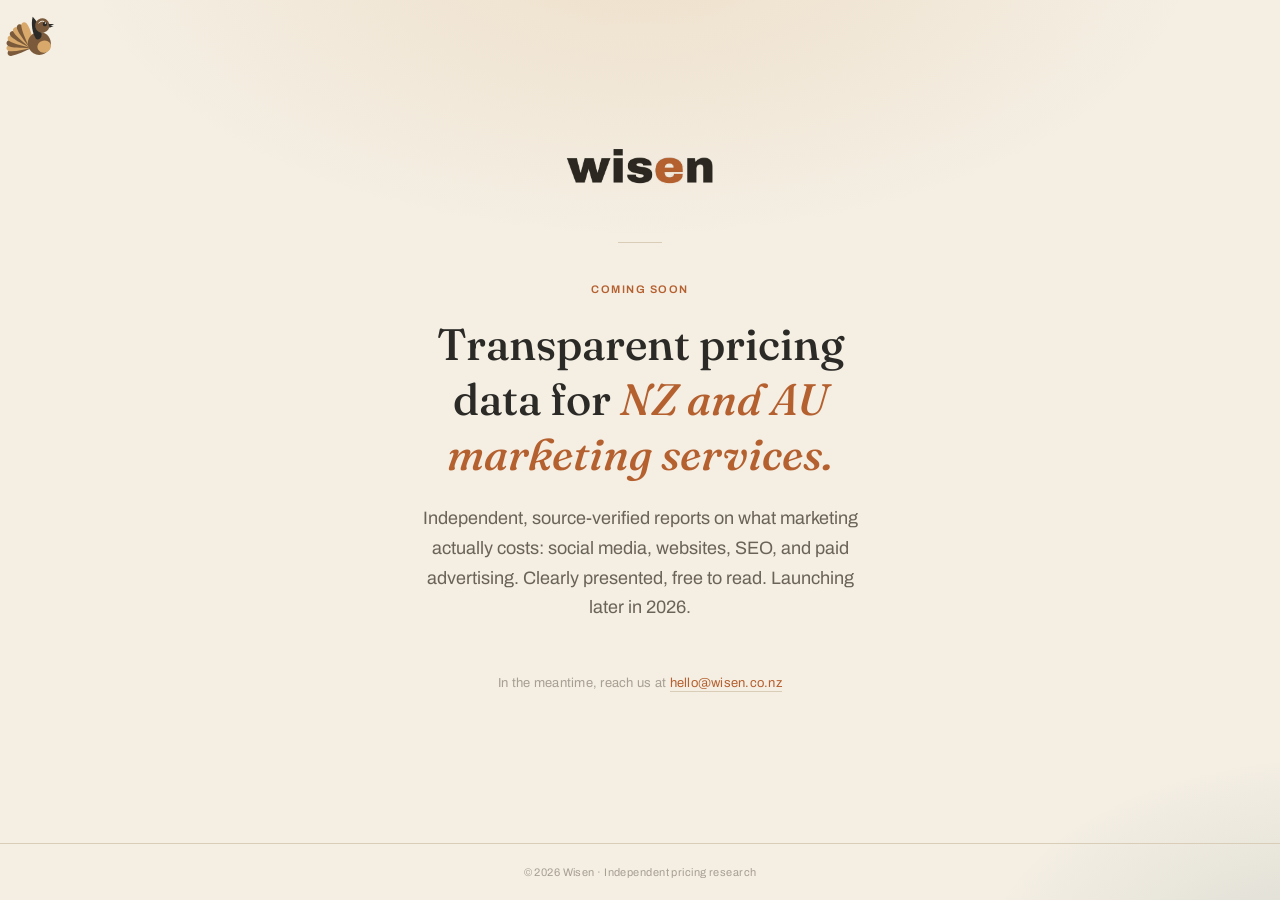
==== commit 4bbccd13: "Update index.html Branding update" ====
--- a/index.html
+++ b/index.html
@@ -1,246 +1,219 @@
 <!DOCTYPE html>
-<html lang="en">
+<html lang="en-NZ">
 <head>
-  <meta charset="UTF-8">
-  <meta name="viewport" content="width=device-width, initial-scale=1.0">
-  <title>Wisen — Coming Soon</title>
-
-  <!-- Google tag (gtag.js) -->
-  <script async src="https://www.googletagmanager.com/gtag/js?id=G-4TFRGYW0CG"></script>
-  <script>
-    window.dataLayer = window.dataLayer || [];
-    function gtag(){dataLayer.push(arguments);}
-    gtag('js', new Date());
-    gtag('config', 'G-4TFRGYW0CG');
-  </script>
-
-  <link rel="preconnect" href="https://fonts.googleapis.com">
-  <link rel="preconnect" href="https://fonts.gstatic.com" crossorigin>
-  <link href="https://fonts.googleapis.com/css2?family=Lora:ital,wght@0,400;0,600;1,400&family=Poppins:wght@300;400;500&display=swap" rel="stylesheet">
-  <style>
-    /* Wisen — Holding Page · June 2026 */
-
-    *, *::before, *::after {
-      box-sizing: border-box;
-      margin: 0;
-      padding: 0;
+<meta charset="utf-8">
+<meta name="viewport" content="width=device-width, initial-scale=1">
+<title>Coming soon &middot; Wisen</title>
+<meta name="description" content="Independent, source-verified pricing research for NZ and AU marketing services. Launching later in 2026.">
+<link rel="preconnect" href="https://fonts.googleapis.com">
+<link rel="preconnect" href="https://fonts.gstatic.com" crossorigin>
+<link href="https://fonts.googleapis.com/css2?family=Fraunces:ital,opsz,wght@0,9..144,400;0,9..144,500;0,9..144,600;1,9..144,500&family=Archivo:wght@400;500;600;700&family=Archivo+Black&display=swap" rel="stylesheet">
+<style>
+  :root {
+    /* Palette B */
+    --paper:#F4EEE3; --sand:#E8DCC8; --ink:#2B2A26; --clay:#B5602F; --earth:#7A5A3A;
+    --bush:#5C6B3A; --tussock:#8B9A5B; --deep:#3E6B6B; --shallow:#6E9B98; --mist:#A9C4C2; --dusk:#D8A96B;
+    --ink-soft:#6B6358; --ink-faint:#A89F93; --rule:#D9CDB8;
+    --accent-clay:var(--clay); --accent-deep:var(--deep);
+    /* Type */
+    --font-body:'Archivo', system-ui, Arial, sans-serif;
+    --font-editorial:'Fraunces', Georgia, serif;
+    --font-display:'Archivo Black', 'Archivo', Arial, sans-serif;
+    --text-label:11px; --text-body-sm:13px; --text-body-lg:18px; --text-caption:11px;
+    --leading-body:1.65; --weight-medium:500; --weight-semibold:600; --tracking-label:0.14em;
+  }
+
+  * { box-sizing: border-box; }
+  body { margin: 0; }
+  a { color: var(--accent-clay); }
+  a:hover { color: var(--ink); }
+
+  .page {
+    min-height: 100vh;
+    display: flex;
+    flex-direction: column;
+    background: var(--paper);
+    color: var(--ink);
+    font-family: var(--font-body);
+    position: relative;
+    overflow: hidden;
+  }
+
+  /* soft corner washes, flat brand tints */
+  .washes {
+    position: absolute; inset: 0; pointer-events: none; z-index: 0;
+    background:
+      radial-gradient(ellipse 70% 52% at 50% -6%, rgba(216,169,107,0.20) 0%, transparent 62%),
+      radial-gradient(ellipse 46% 40% at 104% 108%, rgba(62,107,107,0.14) 0%, transparent 60%);
+  }
+
+  main {
+    position: relative; z-index: 1; flex: 1;
+    display: flex; flex-direction: column; align-items: center; justify-content: center;
+    padding: 60px 24px; text-align: center;
+  }
+
+  .wordmark {
+    display: block;
+    height: clamp(38px, 5.4vw, 54px);
+    width: auto;
+    margin: 0 auto 48px;
+    opacity: 0; animation: ws-fade-up 0.7s ease forwards 0.1s;
+  }
+
+  .hairline {
+    width: 44px; height: 1px; background: var(--rule);
+    margin: 0 auto 40px;
+    opacity: 0; animation: ws-fade-up 0.7s ease forwards 0.3s;
+  }
+
+  .eyebrow {
+    font-family: var(--font-body);
+    font-size: var(--text-label);
+    font-weight: var(--weight-semibold);
+    letter-spacing: var(--tracking-label);
+    text-transform: uppercase;
+    color: var(--accent-clay);
+    margin-bottom: 22px;
+    opacity: 0; animation: ws-fade-up 0.7s ease forwards 0.45s;
+  }
+
+  h1 {
+    font-family: var(--font-editorial);
+    font-weight: var(--weight-medium);
+    font-size: clamp(28px, 4.4vw, 44px);
+    line-height: 1.25;
+    color: var(--ink);
+    max-width: 16ch;
+    margin: 0 auto 22px;
+    text-wrap: balance;
+    opacity: 0; animation: ws-fade-up 0.7s ease forwards 0.6s;
+  }
+  h1 em { font-style: italic; color: var(--accent-clay); }
+
+  .lede {
+    font-size: var(--text-body-lg);
+    line-height: var(--leading-body);
+    color: var(--ink-soft);
+    max-width: 46ch;
+    margin: 0 auto 40px;
+    opacity: 0; animation: ws-fade-up 0.7s ease forwards 0.75s;
+  }
+
+  .contact {
+    font-size: var(--text-body-sm);
+    color: var(--ink-faint);
+    letter-spacing: 0.02em;
+    opacity: 0; animation: ws-fade-up 0.7s ease forwards 0.9s;
+  }
+  .contact a {
+    border-bottom: 1px solid var(--rule);
+    padding-bottom: 1px;
+    text-decoration: none;
+  }
+
+  footer {
+    position: relative; z-index: 1; text-align: center;
+    padding: 22px;
+    font-size: var(--text-caption);
+    color: var(--ink-faint);
+    letter-spacing: 0.04em;
+    border-top: 1px solid var(--rule);
+  }
+
+  @keyframes ws-fade-up {
+    from { opacity: 0; transform: translateY(14px); }
+    to   { opacity: 1; transform: translateY(0); }
+  }
+
+  /* Frank flits in from the left, crosses erratically like a real fantail, then rests off-screen. */
+  .frank {
+    position: fixed; left: 0; top: 0;
+    width: 72px; height: auto;
+    z-index: 2; pointer-events: none;
+    will-change: transform, opacity;
+    animation: frank-flit 15s ease-in-out infinite 1.4s;
+  }
+  @keyframes frank-flit {
+    0%   { transform: translate(-14vw, 52vh) rotate(-4deg); opacity: 0; }
+    4%   { opacity: 1; }
+    12%  { transform: translate(12vw, 30vh) rotate(4deg); }
+    20%  { transform: translate(26vw, 47vh) rotate(-3deg); }
+    28%  { transform: translate(42vw, 23vh) rotate(5deg); }
+    34%  { transform: translate(56vw, 41vh) rotate(-2deg); }
+    40%  { transform: translate(72vw, 17vh) rotate(3deg); }
+    46%  { opacity: 1; }
+    52%  { transform: translate(118vw, 30vh) rotate(-3deg); opacity: 0; }
+    100% { transform: translate(118vw, 30vh) rotate(-3deg); opacity: 0; }
+  }
+
+  /* Respect reduced-motion: Frank stops flitting and perches quietly in the corner. */
+  @media (prefers-reduced-motion: reduce) {
+    .frank {
+      animation: none;
+      left: auto; top: auto; right: 5vw; bottom: 84px;
+      opacity: 1;
     }
-
-    :root {
-      --parchment:   #F5F1EB;
-      --linen:       #EDE8E0;
-      --linen-dark:  #E0D9CE;
-      --ink:         #2C2820;
-      --ink-light:   #6B6358;
-      --ink-faint:   #A89F93;
-      --mauve:       #8E6B7E;
-      --mauve-l:     #B89AAA;
-      --mauve-pale:  #EEE3E9;
-      --olive:       #6B7A45;
-      --olive-pale:  #E8EDD8;
-      --rule:        #D5CDBE;
-    }
-
-    html, body {
-      height: 100%;
-    }
-
-    body {
-      background-color: var(--parchment);
-      color: var(--ink);
-      font-family: 'Poppins', sans-serif;
-      font-weight: 300;
-      display: flex;
-      flex-direction: column;
-      min-height: 100vh;
-    }
-
-    /* ── Subtle texture overlay ── */
-    body::before {
-      content: '';
-      position: fixed;
-      inset: 0;
-      background-image:
-        radial-gradient(ellipse 80% 60% at 50% 0%, var(--mauve-pale) 0%, transparent 60%),
-        radial-gradient(ellipse 50% 40% at 100% 100%, var(--olive-pale) 0%, transparent 55%);
-      opacity: 0.55;
-      pointer-events: none;
-      z-index: 0;
-    }
-
-    /* ── Layout ── */
-    .page-wrap {
-      position: relative;
-      z-index: 1;
-      flex: 1;
-      display: flex;
-      flex-direction: column;
-      align-items: center;
-      justify-content: center;
-      padding: 60px 24px;
-      text-align: center;
-    }
-
-    /* ── Wordmark ── */
-    .wordmark {
-      font-family: 'Lora', serif;
-      font-weight: 400;
-      font-size: clamp(2rem, 6vw, 3.25rem);
-      letter-spacing: -0.01em;
-      color: var(--ink);
-      text-decoration: none;
-      display: block;
-      margin-bottom: 52px;
-      opacity: 0;
-      animation: fadeUp 0.7s ease forwards 0.1s;
-    }
-
-    .wordmark em {
-      font-style: italic;
-      color: var(--mauve);
-    }
-
-    /* ── Divider ── */
-    .rule {
-      width: 40px;
-      height: 1px;
-      background: var(--rule);
-      margin: 0 auto 44px;
-      opacity: 0;
-      animation: fadeUp 0.7s ease forwards 0.3s;
-    }
-
-    /* ── Eyebrow ── */
-    .eyebrow {
-      font-family: 'Poppins', sans-serif;
-      font-size: 0.65rem;
-      font-weight: 500;
-      letter-spacing: 0.13em;
-      text-transform: uppercase;
-      color: var(--mauve);
-      margin-bottom: 20px;
-      opacity: 0;
-      animation: fadeUp 0.7s ease forwards 0.45s;
-    }
-
-    /* ── Headline ── */
-    .headline {
-      font-family: 'Lora', serif;
-      font-weight: 400;
-      font-size: clamp(1.5rem, 4vw, 2.25rem);
-      line-height: 1.35;
-      color: var(--ink);
-      max-width: 520px;
-      margin: 0 auto 20px;
-      opacity: 0;
-      animation: fadeUp 0.7s ease forwards 0.6s;
-    }
-
-    .headline strong {
-      font-weight: 600;
-      font-style: italic;
-      color: var(--mauve);
-    }
-
-    /* ── Body copy ── */
-    .body-copy {
-      font-size: 0.9rem;
-      font-weight: 300;
-      color: var(--ink-light);
-      line-height: 1.7;
-      max-width: 400px;
-      margin: 0 auto 40px;
-      opacity: 0;
-      animation: fadeUp 0.7s ease forwards 0.75s;
-    }
-
-    /* ── Contact link ── */
-    .contact-line {
-      font-size: 0.8rem;
-      font-weight: 400;
-      color: var(--ink-faint);
-      letter-spacing: 0.02em;
-      opacity: 0;
-      animation: fadeUp 0.7s ease forwards 0.9s;
-    }
-
-    .contact-line a {
-      color: var(--mauve);
-      text-decoration: none;
-      border-bottom: 1px solid var(--mauve-pale);
-      padding-bottom: 1px;
-      transition: border-color 0.2s, color 0.2s;
-    }
-
-    .contact-line a:hover {
-      color: var(--ink);
-      border-color: var(--rule);
-    }
-
-    /* ── Footer ── */
-    .page-footer {
-      position: relative;
-      z-index: 1;
-      text-align: center;
-      padding: 24px;
-      font-size: 0.72rem;
-      font-weight: 400;
-      color: var(--ink-faint);
-      letter-spacing: 0.03em;
-      border-top: 1px solid var(--rule);
-    }
-
-    /* ── Animations ── */
-    @keyframes fadeUp {
-      from {
-        opacity: 0;
-        transform: translateY(14px);
-      }
-      to {
-        opacity: 1;
-        transform: translateY(0);
-      }
-    }
-
-    /* ── Mobile ── */
-    @media (max-width: 480px) {
-      .page-wrap {
-        padding: 48px 20px;
-      }
-    }
-  </style>
+    .wordmark, .hairline, .eyebrow, h1, .lede, .contact { animation: none; opacity: 1; }
+  }
+
+  @media (max-width: 480px) {
+    .frank { width: 60px; }
+  }
+</style>
 </head>
 <body>
-
-  <main class="page-wrap">
-
-    <a class="wordmark" href="#">wis<em>e</em>n</a>
-
-    <div class="rule"></div>
-
-    <p class="eyebrow">Coming soon</p>
-
-    <h1 class="headline">
-      Transparent pricing data for<br>
-      <strong>NZ and AU marketing services</strong>
-    </h1>
-
-    <p class="body-copy">
-      Something useful is on its way. Reports on marketing spend, including: social media, websites,
-      SEO, and paid advertising. Independently researched, clearly presented.
-      Launching later in 2026.
-    </p>
-
-    <p class="contact-line">
-      In the meantime, reach us at
-      <a href="mailto:bonnievujcich@gmail.com">hello@wisen.co.nz</a>
-    </p>
-
+<div class="page">
+
+  <div class="washes"></div>
+
+  <!-- Frank, pose 08 (flitting): airborne, full fan, wing up, eyes wide. Drawn from the character sheet, no external asset. -->
+  <svg class="frank" viewBox="0 0 200 190" aria-hidden="true">
+    <g transform="rotate(-14 100 100)">
+      <!-- fanned tail: earth/dusk alternating, like the landscape motif's stepped bands -->
+      <g>
+        <path transform="rotate(-12 80 123)" d="M80,116 C60,108 32,104 18,108 C10,111 10,121 18,124 C36,130 62,128 80,130 Z" fill="var(--earth)"></path>
+        <path transform="rotate(1 80 123)"   d="M80,116 C60,108 32,104 18,108 C10,111 10,121 18,124 C36,130 62,128 80,130 Z" fill="var(--dusk)"></path>
+        <path transform="rotate(14 80 123)"  d="M80,116 C60,108 32,104 18,108 C10,111 10,121 18,124 C36,130 62,128 80,130 Z" fill="var(--earth)"></path>
+        <path transform="rotate(27 80 123)"  d="M80,116 C60,108 32,104 18,108 C10,111 10,121 18,124 C36,130 62,128 80,130 Z" fill="var(--dusk)"></path>
+        <path transform="rotate(40 80 123)"  d="M80,116 C60,108 32,104 18,108 C10,111 10,121 18,124 C36,130 62,128 80,130 Z" fill="var(--earth)"></path>
+        <path transform="rotate(53 80 123)"  d="M80,116 C60,108 32,104 18,108 C10,111 10,121 18,124 C36,130 62,128 80,130 Z" fill="var(--dusk)"></path>
+        <path transform="rotate(66 80 123)"  d="M80,116 C60,108 32,104 18,108 C10,111 10,121 18,124 C36,130 62,128 80,130 Z" fill="var(--earth)"></path>
+        <path transform="rotate(79 80 123)"  d="M80,116 C60,108 32,104 18,108 C10,111 10,121 18,124 C36,130 62,128 80,130 Z" fill="var(--dusk)"></path>
+      </g>
+      <!-- body -->
+      <ellipse cx="104" cy="122" rx="32" ry="32" fill="var(--earth)"></ellipse>
+      <ellipse cx="115" cy="134" rx="19" ry="17" fill="var(--dusk)"></ellipse>
+      <!-- wing, raised mid-beat -->
+      <path d="M98,108 C92,90 94,64 104,46 C114,62 118,86 116,100 C114,110 105,114 98,108 Z" fill="var(--ink)"></path>
+      <!-- head -->
+      <circle cx="124" cy="76" r="20" fill="var(--earth)"></circle>
+      <path d="M116,67 C120,63 127,63 131,66" stroke="var(--paper)" stroke-width="2.5" stroke-linecap="round" fill="none"></path>
+      <!-- beak -->
+      <path d="M142,76 L157,80 L142,83 Z" fill="var(--ink)"></path>
+      <path d="M142,81 L154,85 L142,87 Z" fill="var(--ink)"></path>
+      <!-- eye, wide -->
+      <circle cx="132" cy="74" r="6" fill="var(--ink)"></circle>
+      <circle cx="134.2" cy="71.6" r="2" fill="var(--paper)"></circle>
+    </g>
+  </svg>
+
+  <main>
+    <img class="wordmark" src="[data-uri]" alt="Wisen" width="1011" height="332">
+
+    <div class="hairline"></div>
+
+    <div class="eyebrow">Coming soon</div>
+
+    <h1>Transparent pricing data for <em>NZ and AU marketing services.</em></h1>
+
+    <p class="lede">Independent, source-verified reports on what marketing actually costs: social media, websites, SEO, and paid advertising. Clearly presented, free to read. Launching later in 2026.</p>
+
+    <p class="contact">In the meantime, reach us at <a href="mailto:hello@wisen.co.nz">hello@wisen.co.nz</a></p>
   </main>
 
-  <footer class="page-footer">
-    &copy; 2026 Wisen
-  </footer>
-
+  <footer>&copy; 2026 Wisen &middot; Independent pricing research</footer>
+
+</div>
 </body>
 </html>
